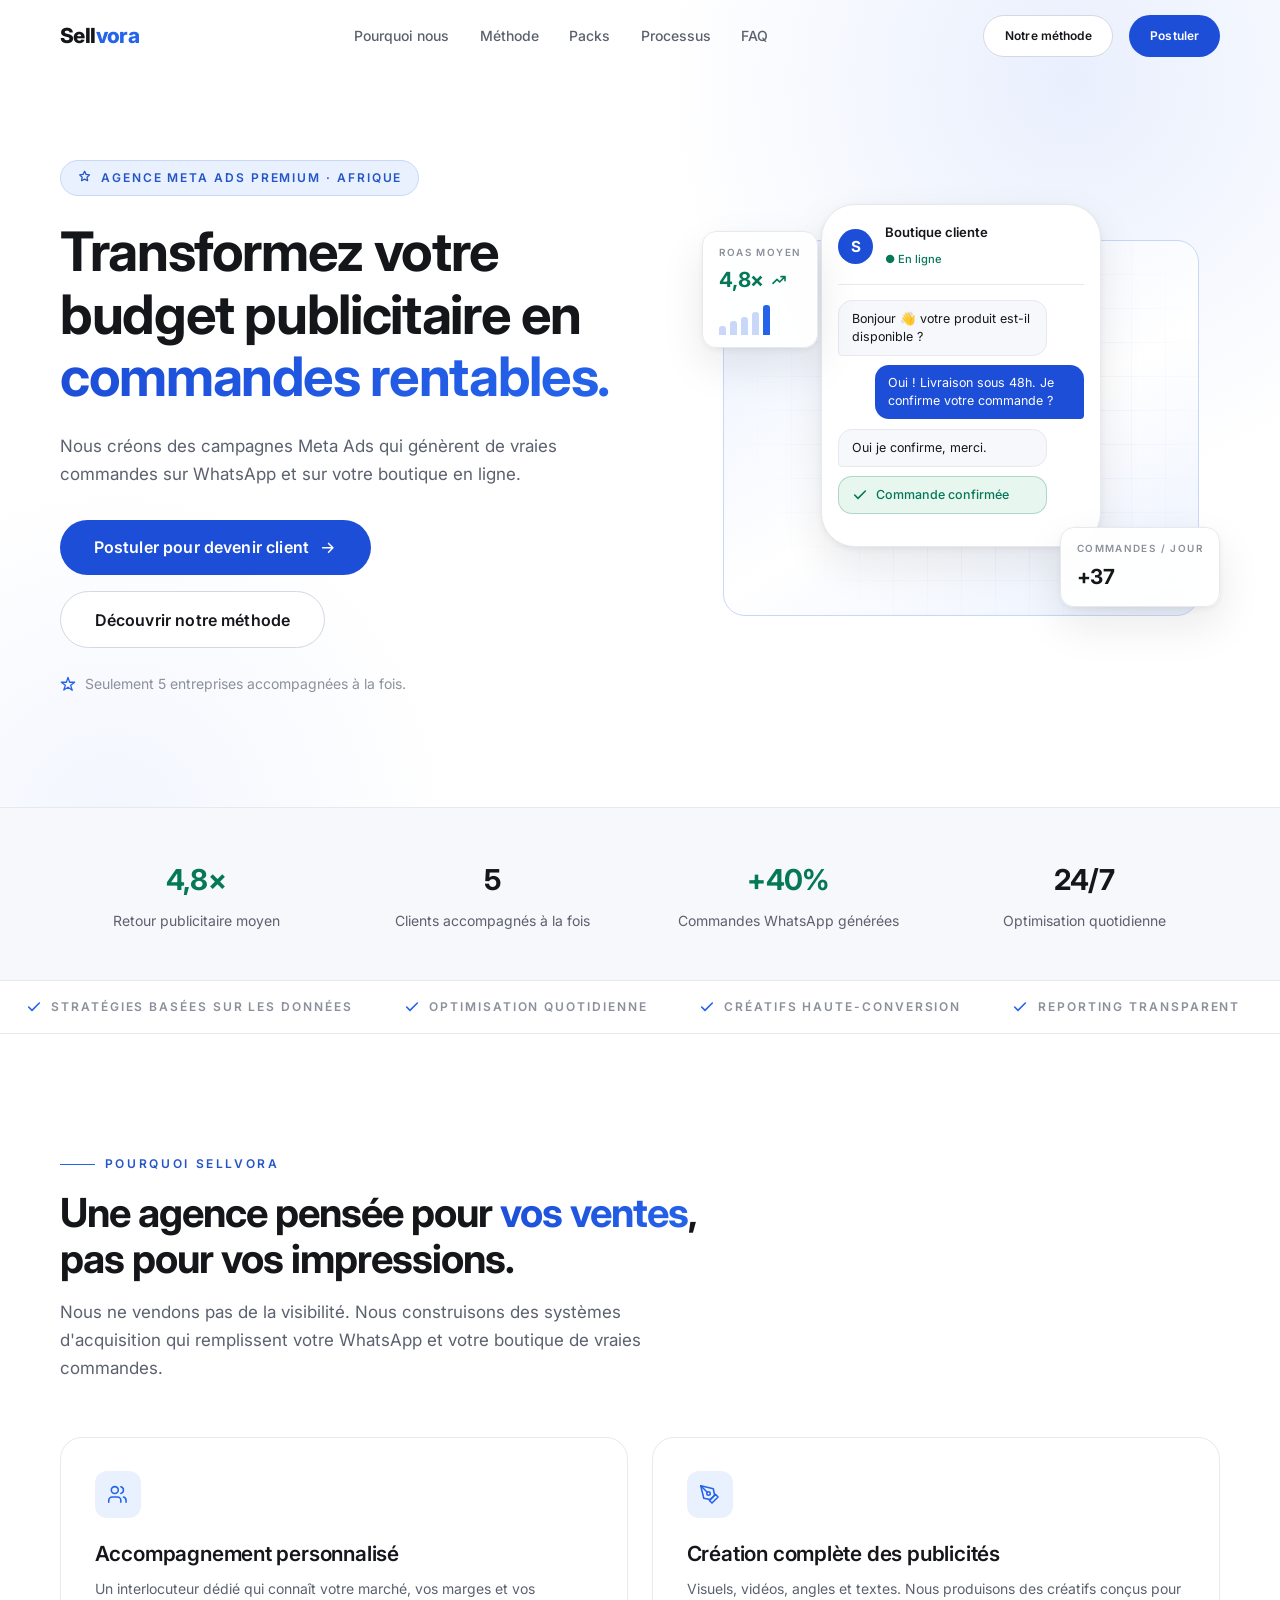
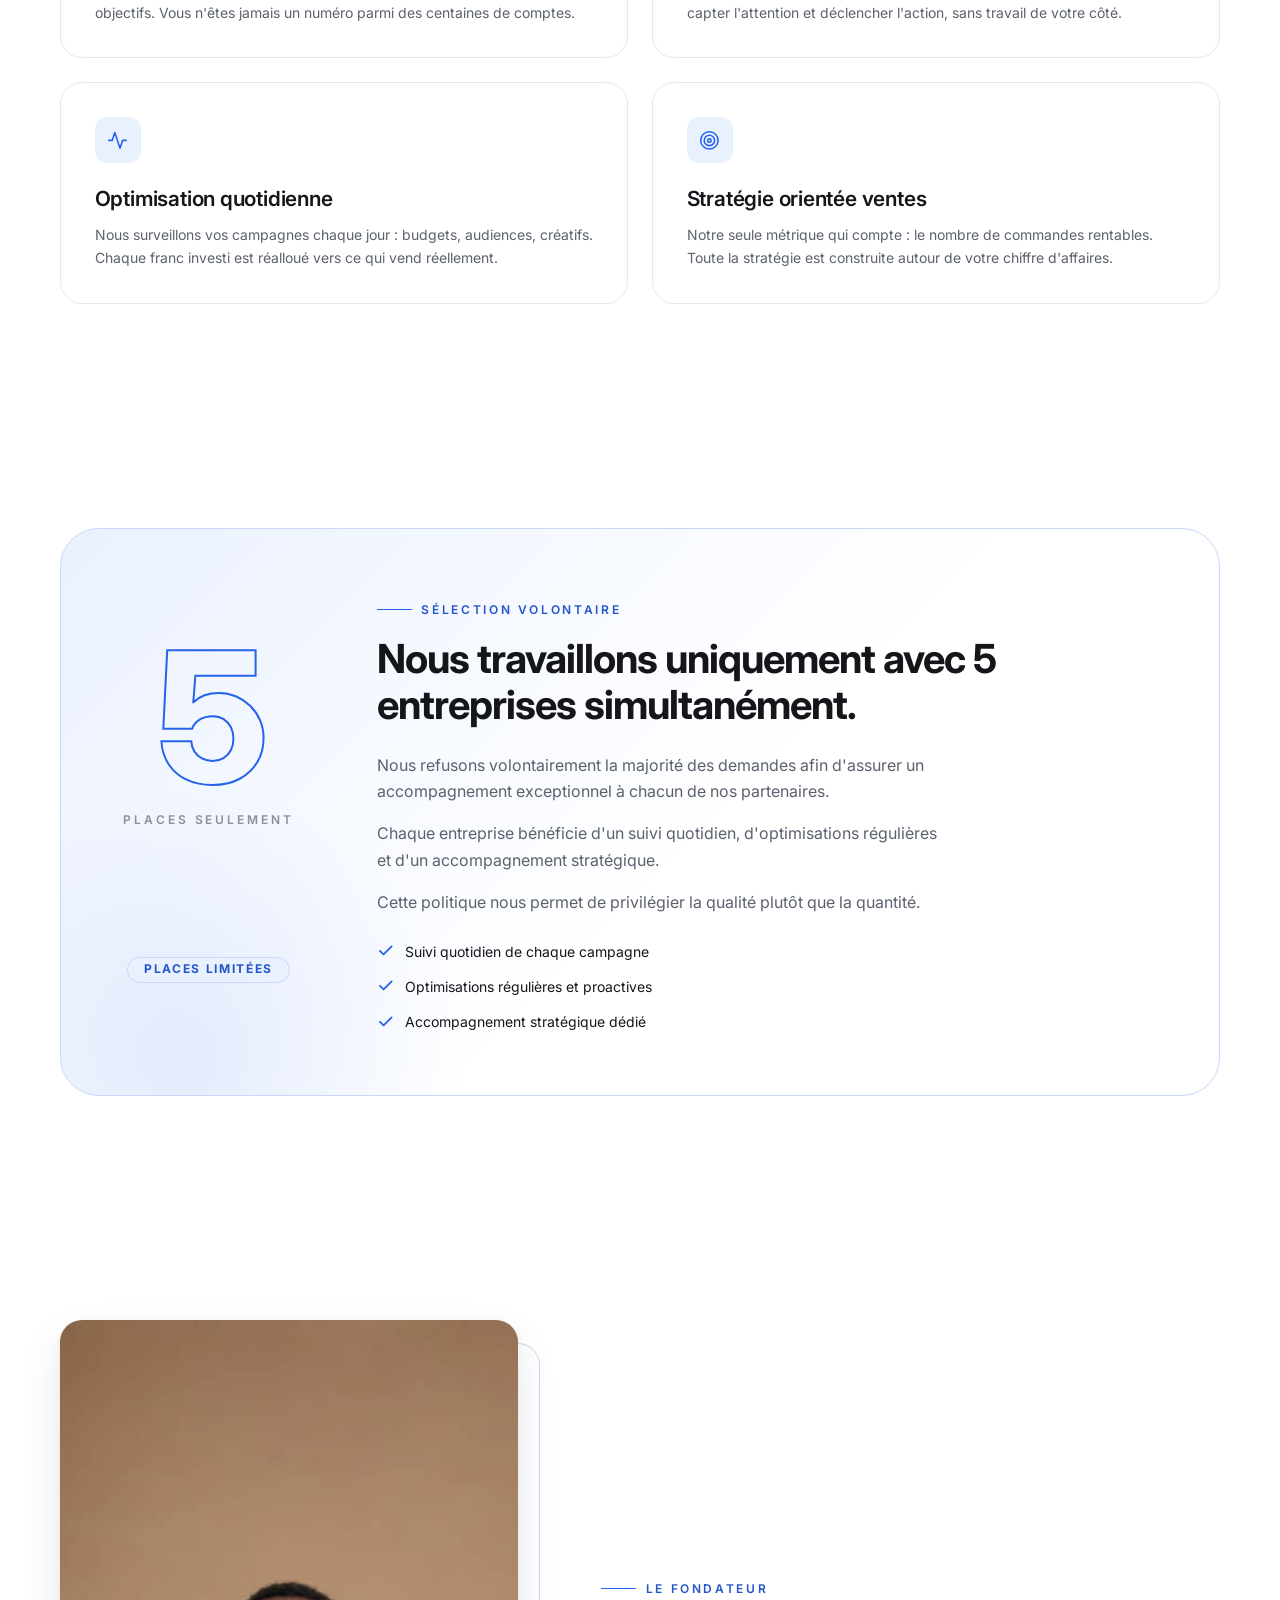
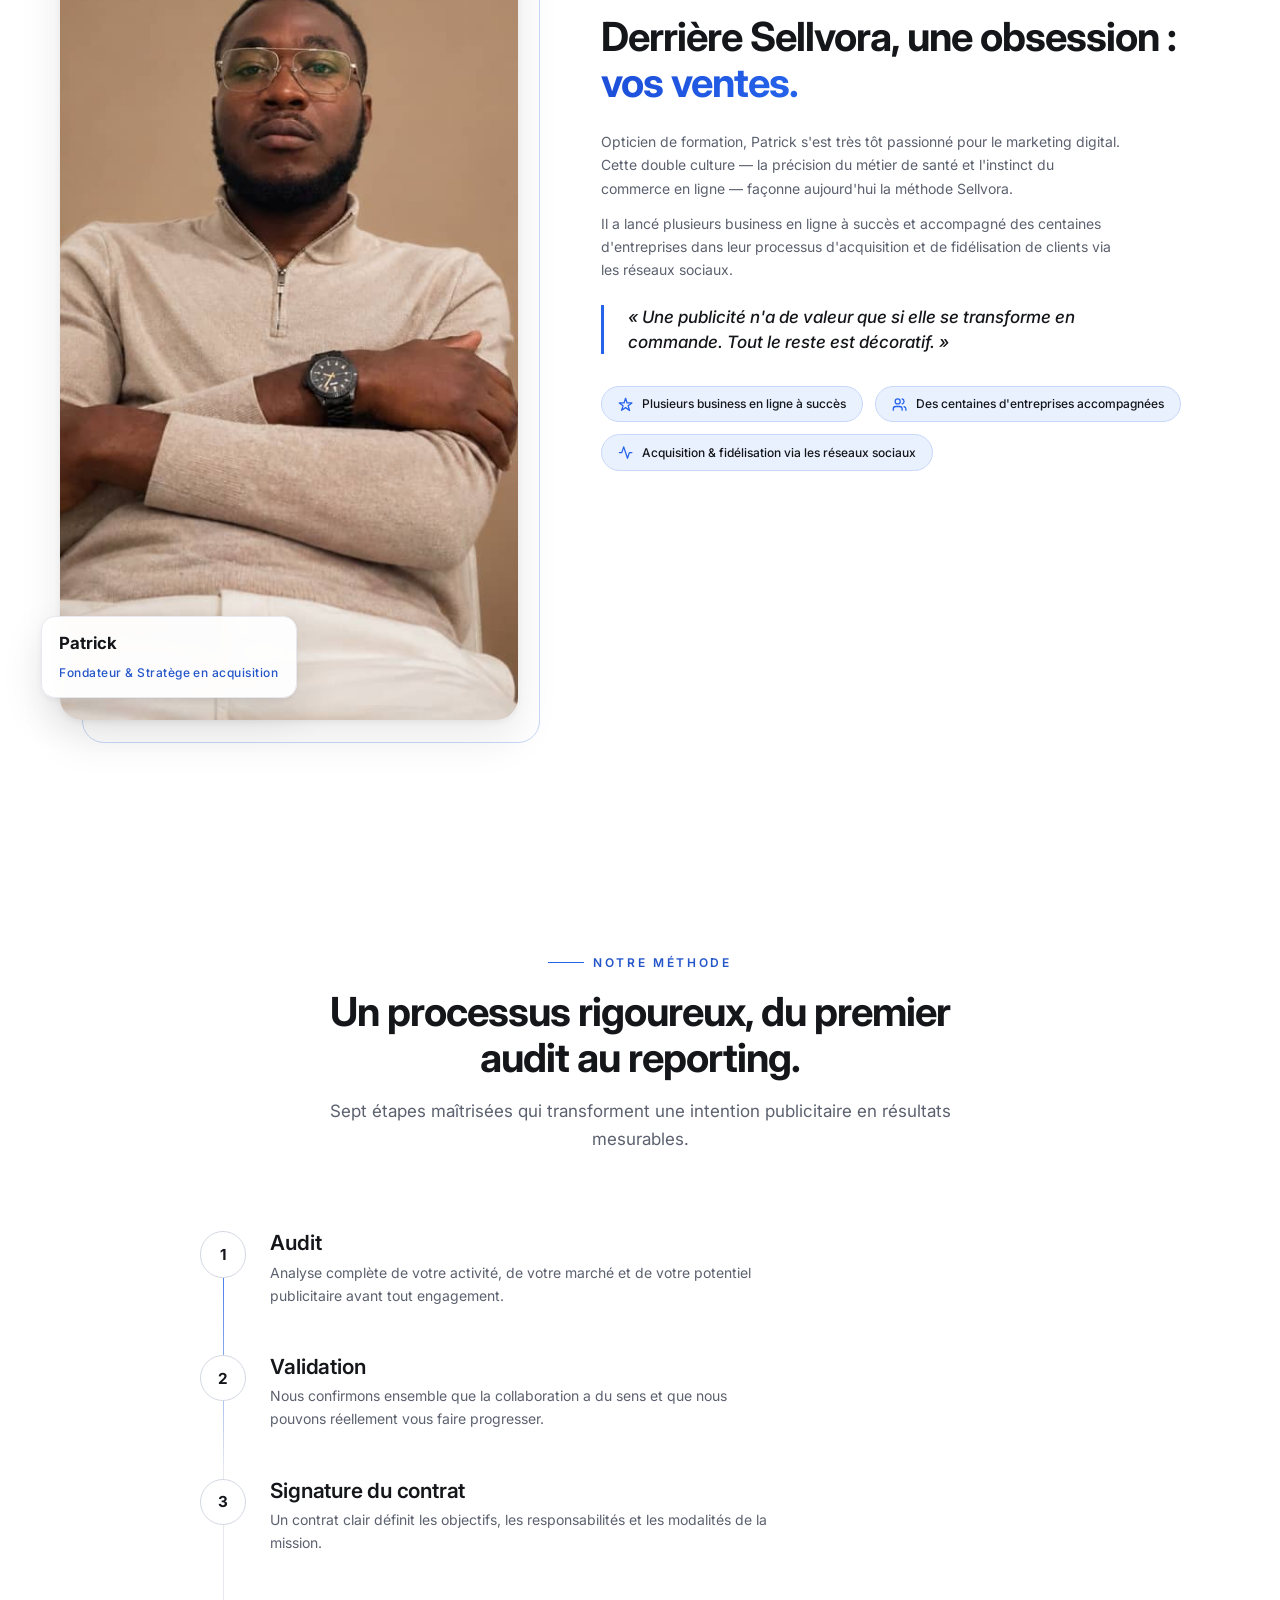
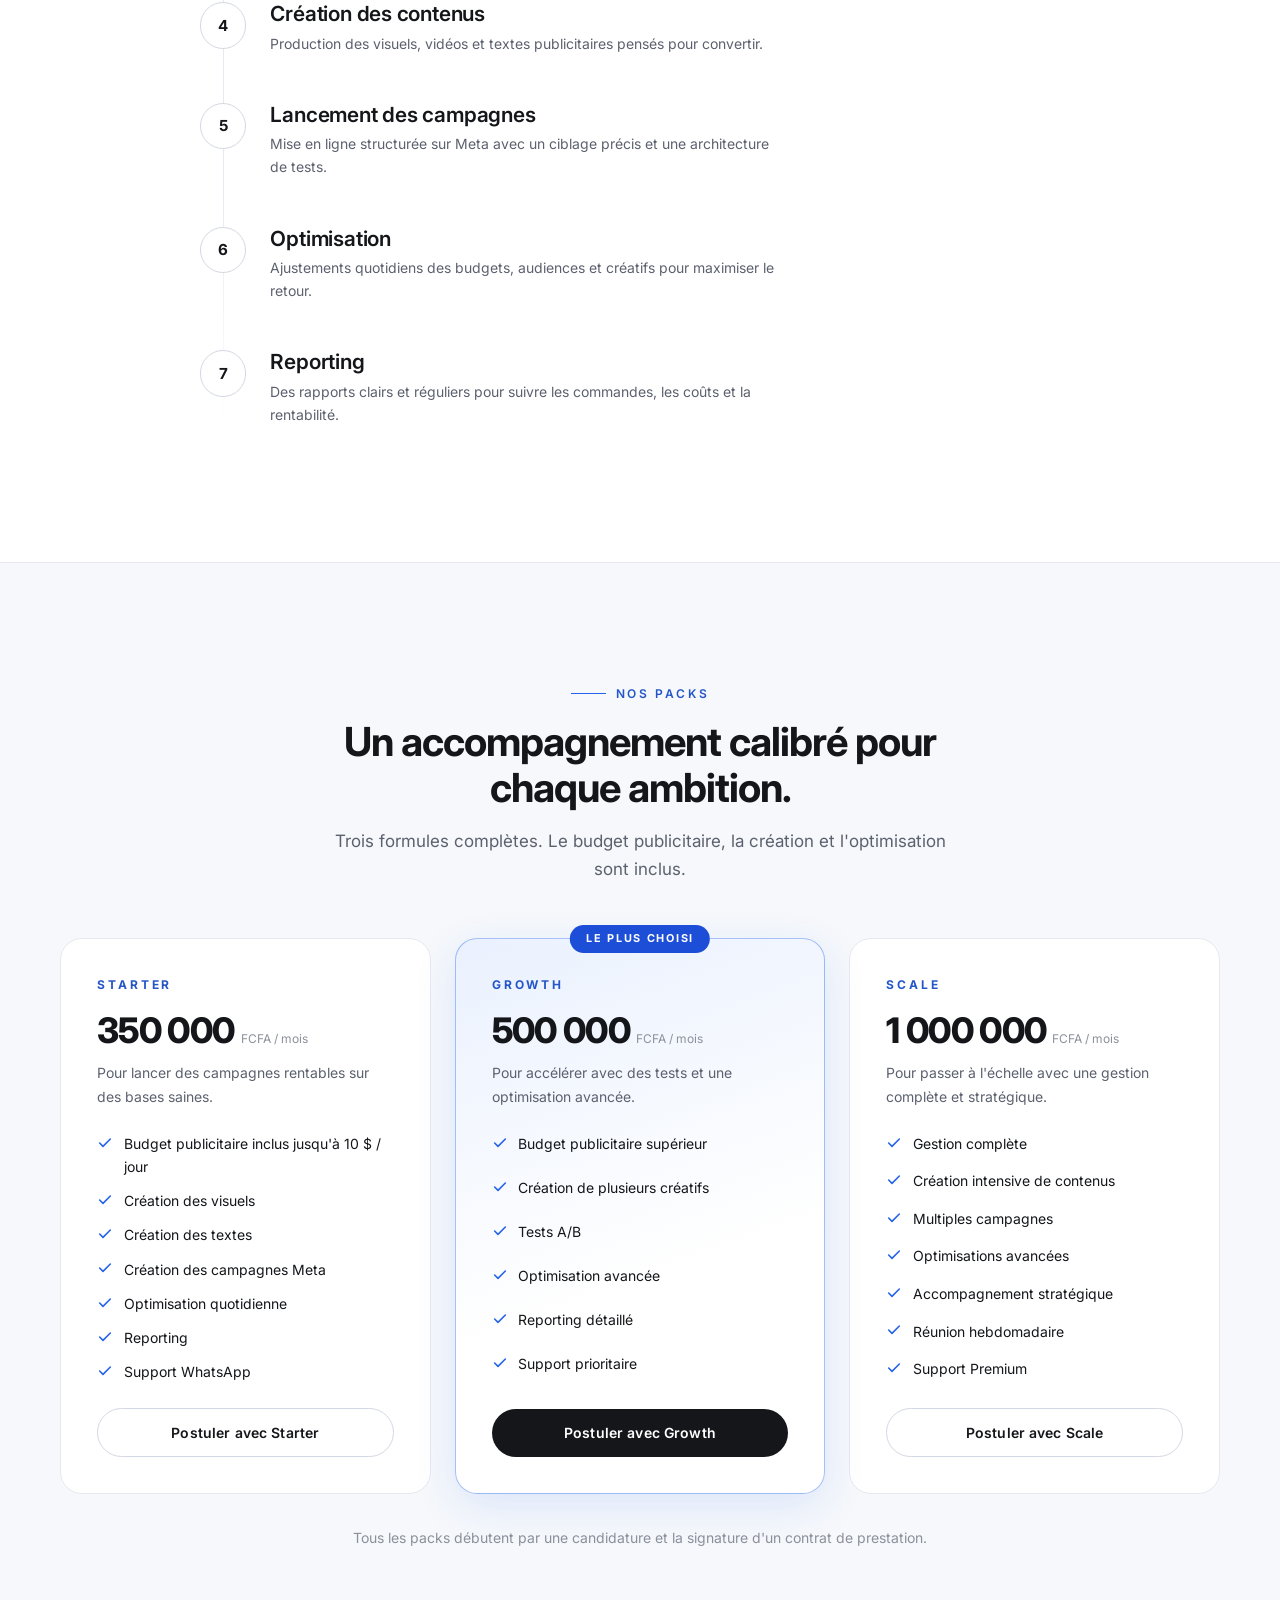
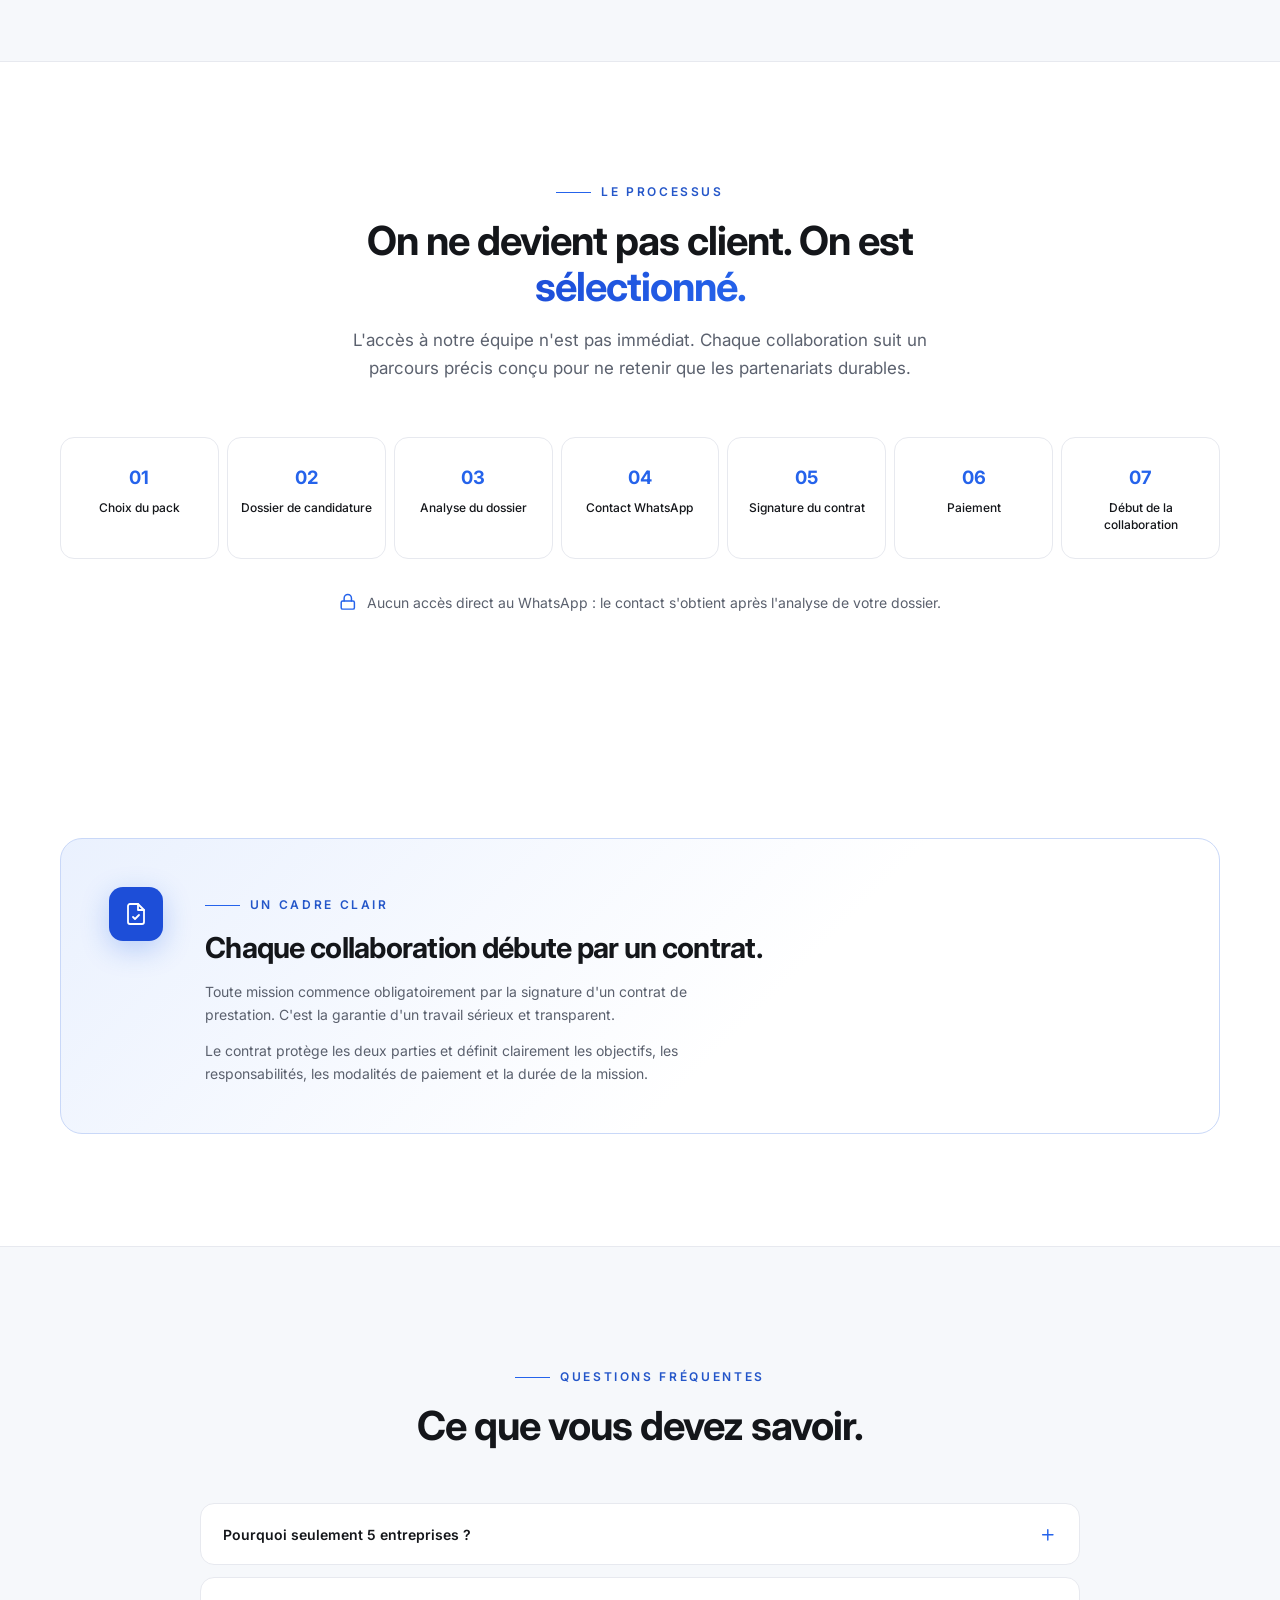
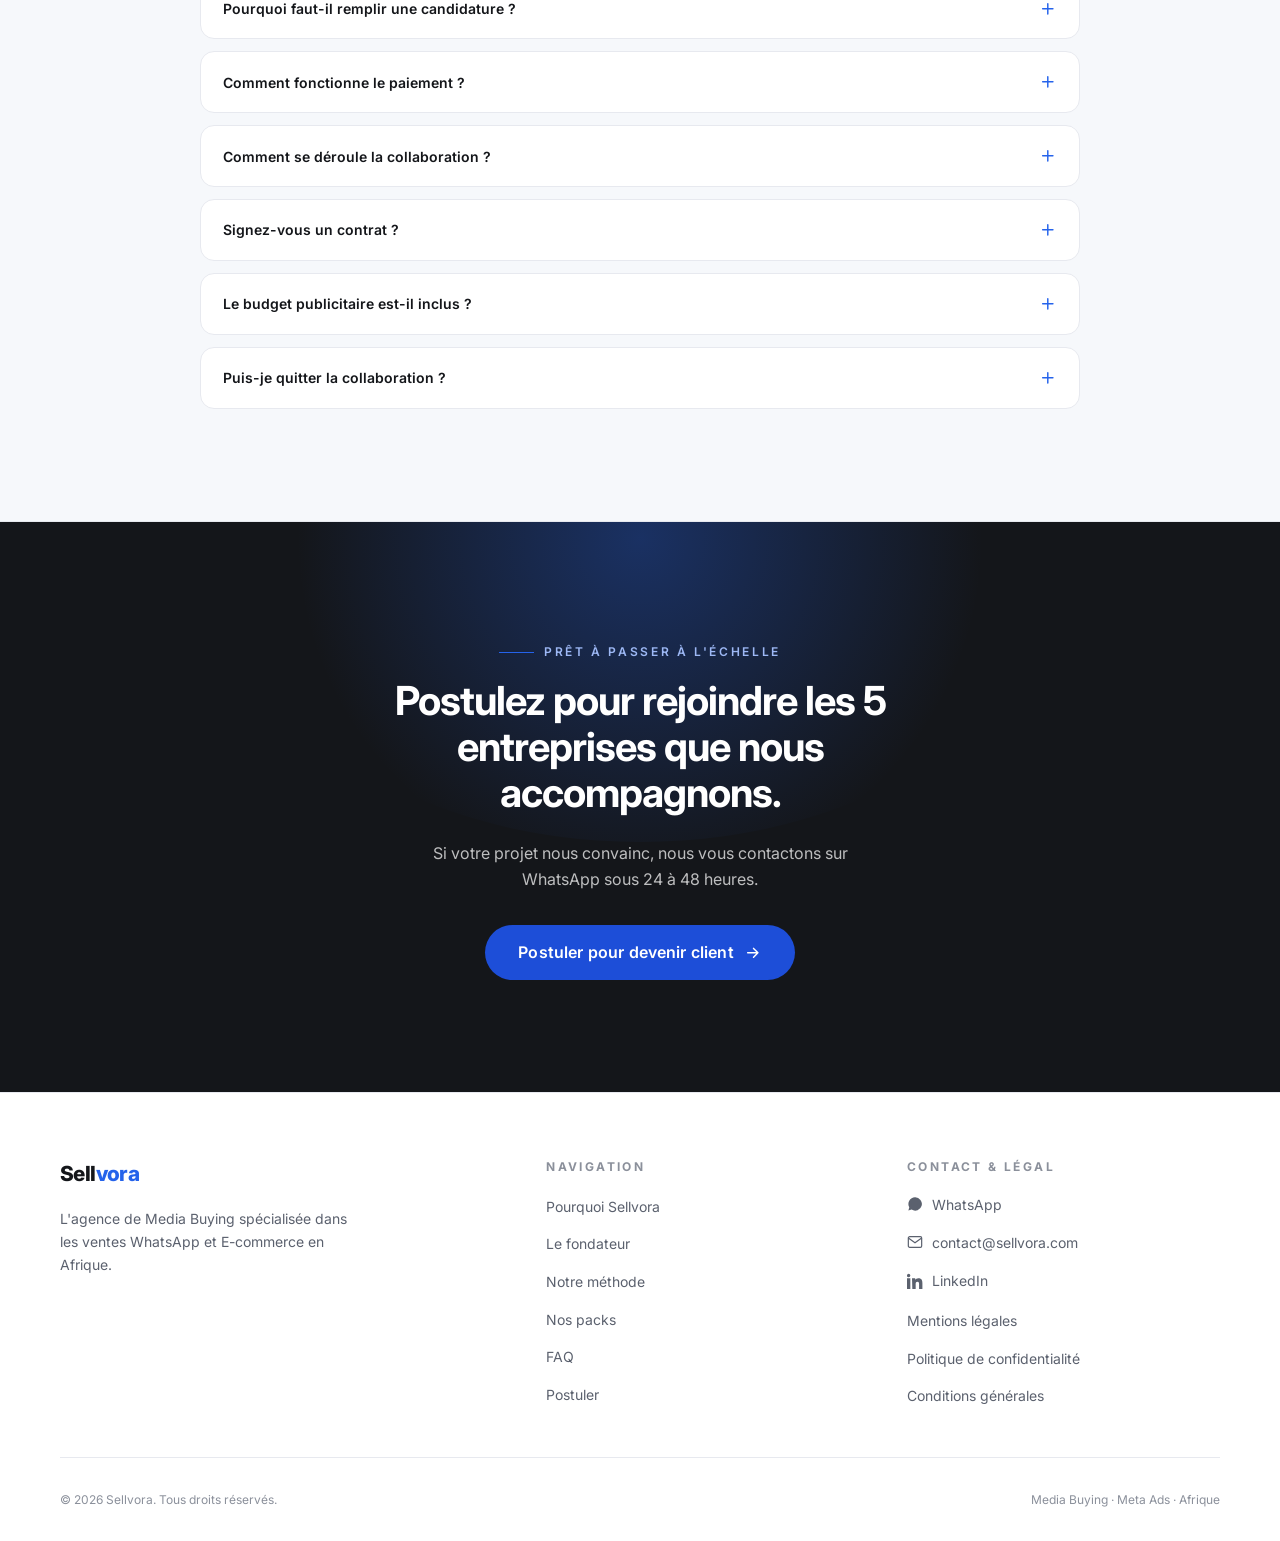
==== index.html @ 750e1c30 "feat: site Sellvora - agence Media Buying Meta Ads Landing page premium (theme clair, glassmorphism," ====
<!DOCTYPE html>
<html lang="fr">
<head>
  <meta charset="UTF-8" />
  <meta name="viewport" content="width=device-width, initial-scale=1" />
  <title>Sellvora — Agence de Media Buying Meta Ads en Afrique</title>
  <meta name="description" content="Sellvora est une agence premium de Media Buying spécialisée dans les ventes WhatsApp et e-commerce en Afrique. Nous transformons votre budget publicitaire en commandes rentables grâce aux campagnes Meta Ads." />
  <meta name="theme-color" content="#ffffff" />
  <link rel="canonical" href="https://sellvora.com/" />

  <!-- Open Graph -->
  <meta property="og:type" content="website" />
  <meta property="og:title" content="Sellvora — Agence de Media Buying premium en Afrique" />
  <meta property="og:description" content="Des campagnes Meta Ads qui génèrent de vraies commandes sur WhatsApp et votre boutique en ligne." />
  <meta property="og:locale" content="fr_FR" />

  <link rel="preconnect" href="https://fonts.googleapis.com" />
  <link rel="preconnect" href="https://fonts.gstatic.com" crossorigin />
  <link rel="stylesheet" href="https://fonts.googleapis.com/css2?family=Inter:wght@300;400;500;600;700;800&display=swap" />
  <link rel="stylesheet" href="css/styles.css" />

  <!-- SEO : données structurées -->
  <script type="application/ld+json">
  {
    "@context": "https://schema.org",
    "@type": "ProfessionalService",
    "name": "Sellvora",
    "description": "Agence de Media Buying spécialisée dans les ventes WhatsApp et e-commerce en Afrique grâce aux publicités Meta.",
    "areaServed": "Afrique",
    "priceRange": "350000 - 1000000 FCFA",
    "slogan": "L'agence de Media Buying spécialisée dans les ventes WhatsApp et E-commerce en Afrique."
  }
  </script>
</head>
<body>

  <!-- ============ NAVIGATION ============ -->
  <header class="nav" id="nav">
    <div class="container nav__inner">
      <a href="#top" class="nav__logo" aria-label="Sellvora — accueil">Sell<span>vora</span></a>

      <nav class="nav__links" id="navLinks" aria-label="Navigation principale">
        <a href="#pourquoi">Pourquoi nous</a>
        <a href="#methode">Méthode</a>
        <a href="#packs">Packs</a>
        <a href="#processus">Processus</a>
        <a href="#faq">FAQ</a>
      </nav>

      <div class="nav__cta">
        <a href="#methode" class="btn btn--ghost">Notre méthode</a>
        <a href="candidature.html" class="btn btn--primary">Postuler</a>
        <button class="nav__burger" id="burger" aria-label="Ouvrir le menu" aria-expanded="false" aria-controls="navLinks">
          <span></span><span></span><span></span>
        </button>
      </div>
    </div>
  </header>

  <main id="top">

    <!-- ============ HERO ============ -->
    <section class="hero">
      <div class="container hero__grid">
        <div class="hero__content">
          <span class="hero__badge reveal">
            <svg viewBox="0 0 24 24" fill="none" stroke="currentColor" stroke-width="2" stroke-linecap="round" stroke-linejoin="round"><path d="M12 2l2.4 4.9 5.4.8-3.9 3.8.9 5.4-4.8-2.5-4.8 2.5.9-5.4L4.2 7.7l5.4-.8z"/></svg>
            Agence Meta Ads Premium · Afrique
          </span>
          <h1 class="reveal" style="--reveal-delay:.05s">
            Transformez votre budget publicitaire en <span class="accent">commandes rentables.</span>
          </h1>
          <p class="hero__sub reveal" style="--reveal-delay:.12s">
            Nous créons des campagnes Meta Ads qui génèrent de vraies commandes sur WhatsApp et sur votre boutique en ligne.
          </p>
          <div class="hero__actions reveal" style="--reveal-delay:.18s">
            <a href="candidature.html" class="btn btn--primary btn--lg">
              Postuler pour devenir client
              <svg viewBox="0 0 24 24" fill="none" stroke="currentColor" stroke-width="2" stroke-linecap="round" stroke-linejoin="round"><path d="M5 12h14M13 6l6 6-6 6"/></svg>
            </a>
            <a href="#methode" class="btn btn--ghost btn--lg">Découvrir notre méthode</a>
          </div>
          <p class="hero__note reveal" style="--reveal-delay:.24s">
            <svg viewBox="0 0 24 24" fill="none" stroke="currentColor" stroke-width="2" stroke-linecap="round" stroke-linejoin="round"><path d="M12 2l2.4 7.4H22l-6 4.6 2.3 7.4-6.3-4.6L5.7 21 8 14 2 9.4h7.6z"/></svg>
            Seulement 5 entreprises accompagnées à la fois.
          </p>
        </div>

        <!-- Illustration premium -->
        <div class="hero__art reveal" style="--reveal-delay:.15s" aria-hidden="true">
          <div class="hero__art-bg"></div>
          <div class="hero__art-grid"></div>

          <div class="kpi kpi--roas">
            <div class="kpi__label">ROAS moyen</div>
            <div class="kpi__value stat-positive">
              4,8×
              <svg viewBox="0 0 24 24" fill="none" stroke="currentColor" stroke-width="2.4" stroke-linecap="round" stroke-linejoin="round"><path d="M3 17l6-6 4 4 8-8M15 7h6v6"/></svg>
            </div>
            <div class="kpi__bars"><i></i><i></i><i></i><i></i><i></i></div>
          </div>

          <div class="phone">
            <div class="phone__head">
              <div class="phone__avatar">S</div>
              <div class="phone__id">
                <strong>Boutique cliente</strong>
                <span>● En ligne</span>
              </div>
            </div>
            <div class="bubble bubble--in">Bonjour 👋 votre produit est-il disponible ?</div>
            <div class="bubble bubble--out">Oui ! Livraison sous 48h. Je confirme votre commande ?</div>
            <div class="bubble bubble--in">Oui je confirme, merci.</div>
            <div class="bubble bubble--confirm">
              <svg viewBox="0 0 24 24" fill="none" stroke="currentColor" stroke-width="2.4" stroke-linecap="round" stroke-linejoin="round"><path d="M20 6L9 17l-5-5"/></svg>
              Commande confirmée
            </div>
          </div>

          <div class="kpi kpi--orders">
            <div class="kpi__label">Commandes / jour</div>
            <div class="kpi__value">+37</div>
          </div>
        </div>
      </div>
    </section>

    <!-- ============ STATISTIQUES ============ -->
    <section class="stats">
      <div class="container">
        <div class="stats__grid">
          <div class="stat reveal">
            <div class="stat__value stat-positive">4,8×</div>
            <div class="stat__label">Retour publicitaire moyen</div>
          </div>
          <div class="stat reveal" style="--reveal-delay:.08s">
            <div class="stat__value">5</div>
            <div class="stat__label">Clients accompagnés à la fois</div>
          </div>
          <div class="stat reveal" style="--reveal-delay:.16s">
            <div class="stat__value stat-positive">+40%</div>
            <div class="stat__label">Commandes WhatsApp générées</div>
          </div>
          <div class="stat reveal" style="--reveal-delay:.24s">
            <div class="stat__value">24/7</div>
            <div class="stat__label">Optimisation quotidienne</div>
          </div>
        </div>
      </div>
    </section>

    <!-- ============ MARQUEE ============ -->
    <div class="marquee" aria-hidden="true">
      <div class="marquee__track">
        <div class="marquee__group">
          <span><svg viewBox="0 0 24 24" fill="none" stroke="currentColor" stroke-width="2.4" stroke-linecap="round" stroke-linejoin="round"><path d="M20 6L9 17l-5-5"/></svg> Stratégies basées sur les données</span>
          <span><svg viewBox="0 0 24 24" fill="none" stroke="currentColor" stroke-width="2.4" stroke-linecap="round" stroke-linejoin="round"><path d="M20 6L9 17l-5-5"/></svg> Optimisation quotidienne</span>
          <span><svg viewBox="0 0 24 24" fill="none" stroke="currentColor" stroke-width="2.4" stroke-linecap="round" stroke-linejoin="round"><path d="M20 6L9 17l-5-5"/></svg> Créatifs haute-conversion</span>
          <span><svg viewBox="0 0 24 24" fill="none" stroke="currentColor" stroke-width="2.4" stroke-linecap="round" stroke-linejoin="round"><path d="M20 6L9 17l-5-5"/></svg> Reporting transparent</span>
          <span><svg viewBox="0 0 24 24" fill="none" stroke="currentColor" stroke-width="2.4" stroke-linecap="round" stroke-linejoin="round"><path d="M20 6L9 17l-5-5"/></svg> Focus ROI</span>
        </div>
        <div class="marquee__group">
          <span><svg viewBox="0 0 24 24" fill="none" stroke="currentColor" stroke-width="2.4" stroke-linecap="round" stroke-linejoin="round"><path d="M20 6L9 17l-5-5"/></svg> Stratégies basées sur les données</span>
          <span><svg viewBox="0 0 24 24" fill="none" stroke="currentColor" stroke-width="2.4" stroke-linecap="round" stroke-linejoin="round"><path d="M20 6L9 17l-5-5"/></svg> Optimisation quotidienne</span>
          <span><svg viewBox="0 0 24 24" fill="none" stroke="currentColor" stroke-width="2.4" stroke-linecap="round" stroke-linejoin="round"><path d="M20 6L9 17l-5-5"/></svg> Créatifs haute-conversion</span>
          <span><svg viewBox="0 0 24 24" fill="none" stroke="currentColor" stroke-width="2.4" stroke-linecap="round" stroke-linejoin="round"><path d="M20 6L9 17l-5-5"/></svg> Reporting transparent</span>
          <span><svg viewBox="0 0 24 24" fill="none" stroke="currentColor" stroke-width="2.4" stroke-linecap="round" stroke-linejoin="round"><path d="M20 6L9 17l-5-5"/></svg> Focus ROI</span>
        </div>
      </div>
    </div>

    <!-- ============ POURQUOI SELLVORA ============ -->
    <section class="section" id="pourquoi">
      <div class="container">
        <div class="section-head reveal">
          <span class="eyebrow">Pourquoi Sellvora</span>
          <h2>Une agence pensée pour <span class="accent">vos ventes</span>, pas pour vos impressions.</h2>
          <p>Nous ne vendons pas de la visibilité. Nous construisons des systèmes d'acquisition qui remplissent votre WhatsApp et votre boutique de vraies commandes.</p>
        </div>

        <div class="features">
          <article class="feature reveal">
            <div class="feature__icon">
              <svg viewBox="0 0 24 24" fill="none" stroke="currentColor" stroke-width="1.8" stroke-linecap="round" stroke-linejoin="round"><path d="M16 21v-2a4 4 0 0 0-4-4H6a4 4 0 0 0-4 4v2"/><circle cx="9" cy="7" r="4"/><path d="M22 21v-2a4 4 0 0 0-3-3.87M16 3.13a4 4 0 0 1 0 7.75"/></svg>
            </div>
            <h3>Accompagnement personnalisé</h3>
            <p>Un interlocuteur dédié qui connaît votre marché, vos marges et vos objectifs. Vous n'êtes jamais un numéro parmi des centaines de comptes.</p>
          </article>

          <article class="feature reveal" style="--reveal-delay:.08s">
            <div class="feature__icon">
              <svg viewBox="0 0 24 24" fill="none" stroke="currentColor" stroke-width="1.8" stroke-linecap="round" stroke-linejoin="round"><path d="M12 19l7-7 3 3-7 7-3-3z"/><path d="M18 13l-1.5-7.5L2 2l3.5 14.5L13 18l5-5z"/><path d="M2 2l7.586 7.586"/><circle cx="11" cy="11" r="2"/></svg>
            </div>
            <h3>Création complète des publicités</h3>
            <p>Visuels, vidéos, angles et textes. Nous produisons des créatifs conçus pour capter l'attention et déclencher l'action, sans travail de votre côté.</p>
          </article>

          <article class="feature reveal" style="--reveal-delay:.16s">
            <div class="feature__icon">
              <svg viewBox="0 0 24 24" fill="none" stroke="currentColor" stroke-width="1.8" stroke-linecap="round" stroke-linejoin="round"><path d="M22 12h-4l-3 9L9 3l-3 9H2"/></svg>
            </div>
            <h3>Optimisation quotidienne</h3>
            <p>Nous surveillons vos campagnes chaque jour : budgets, audiences, créatifs. Chaque franc investi est réalloué vers ce qui vend réellement.</p>
          </article>

          <article class="feature reveal" style="--reveal-delay:.24s">
            <div class="feature__icon">
              <svg viewBox="0 0 24 24" fill="none" stroke="currentColor" stroke-width="1.8" stroke-linecap="round" stroke-linejoin="round"><circle cx="12" cy="12" r="10"/><circle cx="12" cy="12" r="6"/><circle cx="12" cy="12" r="2"/></svg>
            </div>
            <h3>Stratégie orientée ventes</h3>
            <p>Notre seule métrique qui compte : le nombre de commandes rentables. Toute la stratégie est construite autour de votre chiffre d'affaires.</p>
          </article>
        </div>
      </div>
    </section>

    <!-- ============ LIMITATION VOLONTAIRE ============ -->
    <section class="section exclusive">
      <div class="container">
        <div class="exclusive__panel">
        <div class="exclusive__grid">
          <div class="exclusive__number reveal">
            <span aria-hidden="true">5</span>
            <small>Places seulement</small>
            <span class="exclusive__availability">Places limitées</span>
          </div>
          <div class="reveal" style="--reveal-delay:.1s">
            <span class="eyebrow">Sélection volontaire</span>
            <h2>Nous travaillons uniquement avec 5 entreprises simultanément.</h2>
            <p>Nous refusons volontairement la majorité des demandes afin d'assurer un accompagnement exceptionnel à chacun de nos partenaires.</p>
            <p>Chaque entreprise bénéficie d'un suivi quotidien, d'optimisations régulières et d'un accompagnement stratégique.</p>
            <p>Cette politique nous permet de privilégier la qualité plutôt que la quantité.</p>
            <ul class="exclusive__points">
              <li><svg viewBox="0 0 24 24" fill="none" stroke="currentColor" stroke-width="2.4" stroke-linecap="round" stroke-linejoin="round"><path d="M20 6L9 17l-5-5"/></svg> Suivi quotidien de chaque campagne</li>
              <li><svg viewBox="0 0 24 24" fill="none" stroke="currentColor" stroke-width="2.4" stroke-linecap="round" stroke-linejoin="round"><path d="M20 6L9 17l-5-5"/></svg> Optimisations régulières et proactives</li>
              <li><svg viewBox="0 0 24 24" fill="none" stroke="currentColor" stroke-width="2.4" stroke-linecap="round" stroke-linejoin="round"><path d="M20 6L9 17l-5-5"/></svg> Accompagnement stratégique dédié</li>
            </ul>
          </div>
        </div>
        </div>
      </div>
    </section>

    <!-- ============ FONDATEUR ============ -->
    <section class="section" id="fondateur">
      <div class="container">
        <div class="founder__grid">
          <div class="founder__media reveal">
            <img src="images/fondateur.jpg" alt="Patrick, fondateur de Sellvora" width="800" height="1000" loading="lazy" />
            <div class="founder__badge">
              <strong>Patrick</strong>
              <span>Fondateur &amp; Stratège en acquisition</span>
            </div>
          </div>
          <div class="founder__body reveal" style="--reveal-delay:.1s">
            <span class="eyebrow">Le fondateur</span>
            <h2>Derrière Sellvora, une obsession : <span class="accent">vos ventes.</span></h2>
            <p>Opticien de formation, Patrick s'est très tôt passionné pour le marketing digital. Cette double culture — la précision du métier de santé et l'instinct du commerce en ligne — façonne aujourd'hui la méthode Sellvora.</p>
            <p>Il a lancé plusieurs business en ligne à succès et accompagné des centaines d'entreprises dans leur processus d'acquisition et de fidélisation de clients via les réseaux sociaux.</p>
            <blockquote class="founder__quote">« Une publicité n'a de valeur que si elle se transforme en commande. Tout le reste est décoratif. »</blockquote>
            <ul class="founder__marks">
              <li><svg viewBox="0 0 24 24" fill="none" stroke="currentColor" stroke-width="2" stroke-linecap="round" stroke-linejoin="round"><path d="M12 2l2.4 7.4H22l-6 4.6 2.3 7.4-6.3-4.6L5.7 21 8 14 2 9.4h7.6z"/></svg> Plusieurs business en ligne à succès</li>
              <li><svg viewBox="0 0 24 24" fill="none" stroke="currentColor" stroke-width="2" stroke-linecap="round" stroke-linejoin="round"><path d="M16 21v-2a4 4 0 0 0-4-4H6a4 4 0 0 0-4 4v2"/><circle cx="9" cy="7" r="4"/><path d="M22 21v-2a4 4 0 0 0-3-3.87M16 3.13a4 4 0 0 1 0 7.75"/></svg> Des centaines d'entreprises accompagnées</li>
              <li><svg viewBox="0 0 24 24" fill="none" stroke="currentColor" stroke-width="2" stroke-linecap="round" stroke-linejoin="round"><path d="M22 12h-4l-3 9L9 3l-3 9H2"/></svg> Acquisition &amp; fidélisation via les réseaux sociaux</li>
            </ul>
          </div>
        </div>
      </div>
    </section>

    <!-- ============ MÉTHODE (TIMELINE) ============ -->
    <section class="section" id="methode">
      <div class="container">
        <div class="section-head section-head--center reveal">
          <span class="eyebrow">Notre méthode</span>
          <h2>Un processus rigoureux, du premier audit au reporting.</h2>
          <p>Sept étapes maîtrisées qui transforment une intention publicitaire en résultats mesurables.</p>
        </div>

        <div class="container--narrow">
          <div class="timeline">
            <div class="tl-step reveal">
              <div class="tl-step__num">1</div>
              <div><h3>Audit</h3><p>Analyse complète de votre activité, de votre marché et de votre potentiel publicitaire avant tout engagement.</p></div>
            </div>
            <div class="tl-step reveal">
              <div class="tl-step__num">2</div>
              <div><h3>Validation</h3><p>Nous confirmons ensemble que la collaboration a du sens et que nous pouvons réellement vous faire progresser.</p></div>
            </div>
            <div class="tl-step reveal">
              <div class="tl-step__num">3</div>
              <div><h3>Signature du contrat</h3><p>Un contrat clair définit les objectifs, les responsabilités et les modalités de la mission.</p></div>
            </div>
            <div class="tl-step reveal">
              <div class="tl-step__num">4</div>
              <div><h3>Création des contenus</h3><p>Production des visuels, vidéos et textes publicitaires pensés pour convertir.</p></div>
            </div>
            <div class="tl-step reveal">
              <div class="tl-step__num">5</div>
              <div><h3>Lancement des campagnes</h3><p>Mise en ligne structurée sur Meta avec un ciblage précis et une architecture de tests.</p></div>
            </div>
            <div class="tl-step reveal">
              <div class="tl-step__num">6</div>
              <div><h3>Optimisation</h3><p>Ajustements quotidiens des budgets, audiences et créatifs pour maximiser le retour.</p></div>
            </div>
            <div class="tl-step reveal">
              <div class="tl-step__num">7</div>
              <div><h3>Reporting</h3><p>Des rapports clairs et réguliers pour suivre les commandes, les coûts et la rentabilité.</p></div>
            </div>
          </div>
        </div>
      </div>
    </section>

    <!-- ============ PACKS ============ -->
    <section class="section section--alt" id="packs">
      <div class="container">
        <div class="section-head section-head--center reveal">
          <span class="eyebrow">Nos packs</span>
          <h2>Un accompagnement calibré pour chaque ambition.</h2>
          <p>Trois formules complètes. Le budget publicitaire, la création et l'optimisation sont inclus.</p>
        </div>

        <div class="packs">
          <!-- STARTER -->
          <article class="pack reveal">
            <div class="pack__name">Starter</div>
            <div class="pack__price">350 000 <small>FCFA / mois</small></div>
            <p class="pack__desc">Pour lancer des campagnes rentables sur des bases saines.</p>
            <ul class="pack__list">
              <li><svg viewBox="0 0 24 24" fill="none" stroke="currentColor" stroke-width="2.4" stroke-linecap="round" stroke-linejoin="round"><path d="M20 6L9 17l-5-5"/></svg> Budget publicitaire inclus jusqu'à 10 $ / jour</li>
              <li><svg viewBox="0 0 24 24" fill="none" stroke="currentColor" stroke-width="2.4" stroke-linecap="round" stroke-linejoin="round"><path d="M20 6L9 17l-5-5"/></svg> Création des visuels</li>
              <li><svg viewBox="0 0 24 24" fill="none" stroke="currentColor" stroke-width="2.4" stroke-linecap="round" stroke-linejoin="round"><path d="M20 6L9 17l-5-5"/></svg> Création des textes</li>
              <li><svg viewBox="0 0 24 24" fill="none" stroke="currentColor" stroke-width="2.4" stroke-linecap="round" stroke-linejoin="round"><path d="M20 6L9 17l-5-5"/></svg> Création des campagnes Meta</li>
              <li><svg viewBox="0 0 24 24" fill="none" stroke="currentColor" stroke-width="2.4" stroke-linecap="round" stroke-linejoin="round"><path d="M20 6L9 17l-5-5"/></svg> Optimisation quotidienne</li>
              <li><svg viewBox="0 0 24 24" fill="none" stroke="currentColor" stroke-width="2.4" stroke-linecap="round" stroke-linejoin="round"><path d="M20 6L9 17l-5-5"/></svg> Reporting</li>
              <li><svg viewBox="0 0 24 24" fill="none" stroke="currentColor" stroke-width="2.4" stroke-linecap="round" stroke-linejoin="round"><path d="M20 6L9 17l-5-5"/></svg> Support WhatsApp</li>
            </ul>
            <a href="candidature.html?pack=starter" class="btn btn--ghost">Postuler avec Starter</a>
          </article>

          <!-- GROWTH -->
          <article class="pack pack--featured reveal" style="--reveal-delay:.08s">
            <div class="pack__badge">Le plus choisi</div>
            <div class="pack__name">Growth</div>
            <div class="pack__price">500 000 <small>FCFA / mois</small></div>
            <p class="pack__desc">Pour accélérer avec des tests et une optimisation avancée.</p>
            <ul class="pack__list">
              <li><svg viewBox="0 0 24 24" fill="none" stroke="currentColor" stroke-width="2.4" stroke-linecap="round" stroke-linejoin="round"><path d="M20 6L9 17l-5-5"/></svg> Budget publicitaire supérieur</li>
              <li><svg viewBox="0 0 24 24" fill="none" stroke="currentColor" stroke-width="2.4" stroke-linecap="round" stroke-linejoin="round"><path d="M20 6L9 17l-5-5"/></svg> Création de plusieurs créatifs</li>
              <li><svg viewBox="0 0 24 24" fill="none" stroke="currentColor" stroke-width="2.4" stroke-linecap="round" stroke-linejoin="round"><path d="M20 6L9 17l-5-5"/></svg> Tests A/B</li>
              <li><svg viewBox="0 0 24 24" fill="none" stroke="currentColor" stroke-width="2.4" stroke-linecap="round" stroke-linejoin="round"><path d="M20 6L9 17l-5-5"/></svg> Optimisation avancée</li>
              <li><svg viewBox="0 0 24 24" fill="none" stroke="currentColor" stroke-width="2.4" stroke-linecap="round" stroke-linejoin="round"><path d="M20 6L9 17l-5-5"/></svg> Reporting détaillé</li>
              <li><svg viewBox="0 0 24 24" fill="none" stroke="currentColor" stroke-width="2.4" stroke-linecap="round" stroke-linejoin="round"><path d="M20 6L9 17l-5-5"/></svg> Support prioritaire</li>
            </ul>
            <a href="candidature.html?pack=growth" class="btn btn--light">Postuler avec Growth</a>
          </article>

          <!-- SCALE -->
          <article class="pack reveal" style="--reveal-delay:.16s">
            <div class="pack__name">Scale</div>
            <div class="pack__price">1 000 000 <small>FCFA / mois</small></div>
            <p class="pack__desc">Pour passer à l'échelle avec une gestion complète et stratégique.</p>
            <ul class="pack__list">
              <li><svg viewBox="0 0 24 24" fill="none" stroke="currentColor" stroke-width="2.4" stroke-linecap="round" stroke-linejoin="round"><path d="M20 6L9 17l-5-5"/></svg> Gestion complète</li>
              <li><svg viewBox="0 0 24 24" fill="none" stroke="currentColor" stroke-width="2.4" stroke-linecap="round" stroke-linejoin="round"><path d="M20 6L9 17l-5-5"/></svg> Création intensive de contenus</li>
              <li><svg viewBox="0 0 24 24" fill="none" stroke="currentColor" stroke-width="2.4" stroke-linecap="round" stroke-linejoin="round"><path d="M20 6L9 17l-5-5"/></svg> Multiples campagnes</li>
              <li><svg viewBox="0 0 24 24" fill="none" stroke="currentColor" stroke-width="2.4" stroke-linecap="round" stroke-linejoin="round"><path d="M20 6L9 17l-5-5"/></svg> Optimisations avancées</li>
              <li><svg viewBox="0 0 24 24" fill="none" stroke="currentColor" stroke-width="2.4" stroke-linecap="round" stroke-linejoin="round"><path d="M20 6L9 17l-5-5"/></svg> Accompagnement stratégique</li>
              <li><svg viewBox="0 0 24 24" fill="none" stroke="currentColor" stroke-width="2.4" stroke-linecap="round" stroke-linejoin="round"><path d="M20 6L9 17l-5-5"/></svg> Réunion hebdomadaire</li>
              <li><svg viewBox="0 0 24 24" fill="none" stroke="currentColor" stroke-width="2.4" stroke-linecap="round" stroke-linejoin="round"><path d="M20 6L9 17l-5-5"/></svg> Support Premium</li>
            </ul>
            <a href="candidature.html?pack=scale" class="btn btn--ghost">Postuler avec Scale</a>
          </article>
        </div>
        <p class="packs__note reveal">Tous les packs débutent par une candidature et la signature d'un contrat de prestation.</p>
      </div>
    </section>

    <!-- ============ PROCESSUS ============ -->
    <section class="section" id="processus">
      <div class="container">
        <div class="section-head section-head--center reveal">
          <span class="eyebrow">Le processus</span>
          <h2>On ne devient pas client. On est <span class="accent">sélectionné.</span></h2>
          <p>L'accès à notre équipe n'est pas immédiat. Chaque collaboration suit un parcours précis conçu pour ne retenir que les partenariats durables.</p>
        </div>

        <div class="process__flow">
          <div class="process__step reveal"><span>Choix du pack</span></div>
          <div class="process__step reveal" style="--reveal-delay:.05s"><span>Dossier de candidature</span></div>
          <div class="process__step reveal" style="--reveal-delay:.1s"><span>Analyse du dossier</span></div>
          <div class="process__step reveal" style="--reveal-delay:.15s"><span>Contact WhatsApp</span></div>
          <div class="process__step reveal" style="--reveal-delay:.2s"><span>Signature du contrat</span></div>
          <div class="process__step reveal" style="--reveal-delay:.25s"><span>Paiement</span></div>
          <div class="process__step reveal" style="--reveal-delay:.3s"><span>Début de la collaboration</span></div>
        </div>

        <p class="process__lock reveal">
          <svg viewBox="0 0 24 24" fill="none" stroke="currentColor" stroke-width="2" stroke-linecap="round" stroke-linejoin="round"><rect x="3" y="11" width="18" height="11" rx="2"/><path d="M7 11V7a5 5 0 0 1 10 0v4"/></svg>
          Aucun accès direct au WhatsApp : le contact s'obtient après l'analyse de votre dossier.
        </p>
      </div>
    </section>

    <!-- ============ CONTRAT ============ -->
    <section class="section" id="contrat">
      <div class="container">
        <div class="contract__card reveal">
          <div class="contract__icon">
            <svg viewBox="0 0 24 24" fill="none" stroke="currentColor" stroke-width="1.8" stroke-linecap="round" stroke-linejoin="round"><path d="M14 2H6a2 2 0 0 0-2 2v16a2 2 0 0 0 2 2h12a2 2 0 0 0 2-2V8z"/><path d="M14 2v6h6M9 15l2 2 4-4"/></svg>
          </div>
          <div>
            <span class="eyebrow">Un cadre clair</span>
            <h2>Chaque collaboration débute par un contrat.</h2>
            <p>Toute mission commence obligatoirement par la signature d'un contrat de prestation. C'est la garantie d'un travail sérieux et transparent.</p>
            <p>Le contrat protège les deux parties et définit clairement les objectifs, les responsabilités, les modalités de paiement et la durée de la mission.</p>
          </div>
        </div>
      </div>
    </section>

    <!-- ============ FAQ ============ -->
    <section class="section section--alt" id="faq">
      <div class="container container--narrow">
        <div class="section-head section-head--center reveal">
          <span class="eyebrow">Questions fréquentes</span>
          <h2>Ce que vous devez savoir.</h2>
        </div>

        <div class="faq reveal">
          <div class="faq__item">
            <button class="faq__q" aria-expanded="false">
              Pourquoi seulement 5 entreprises ?
              <svg viewBox="0 0 24 24" fill="none" stroke="currentColor" stroke-width="2" stroke-linecap="round"><path d="M12 5v14M5 12h14"/></svg>
            </button>
            <div class="faq__a"><div><p>Un accompagnement quotidien de qualité demande du temps et de l'attention. En limitant volontairement le nombre de partenaires, nous garantissons à chacun un suivi réel plutôt qu'une gestion de masse.</p></div></div>
          </div>

          <div class="faq__item">
            <button class="faq__q" aria-expanded="false">
              Pourquoi faut-il remplir une candidature ?
              <svg viewBox="0 0 24 24" fill="none" stroke="currentColor" stroke-width="2" stroke-linecap="round"><path d="M12 5v14M5 12h14"/></svg>
            </button>
            <div class="faq__a"><div><p>La candidature nous permet de comprendre votre activité et d'évaluer si nous pouvons réellement vous apporter des résultats. Nous ne travaillons qu'avec des entreprises pour lesquelles nous sommes convaincus de créer de la valeur.</p></div></div>
          </div>

          <div class="faq__item">
            <button class="faq__q" aria-expanded="false">
              Comment fonctionne le paiement ?
              <svg viewBox="0 0 24 24" fill="none" stroke="currentColor" stroke-width="2" stroke-linecap="round"><path d="M12 5v14M5 12h14"/></svg>
            </button>
            <div class="faq__a"><div><p>Le paiement intervient après la validation de votre dossier et la signature du contrat. Le montant dépend du pack choisi et couvre la prestation ainsi que le budget publicitaire prévu.</p></div></div>
          </div>

          <div class="faq__item">
            <button class="faq__q" aria-expanded="false">
              Comment se déroule la collaboration ?
              <svg viewBox="0 0 24 24" fill="none" stroke="currentColor" stroke-width="2" stroke-linecap="round"><path d="M12 5v14M5 12h14"/></svg>
            </button>
            <div class="faq__a"><div><p>Après la signature, nous créons vos contenus, lançons vos campagnes puis les optimisons quotidiennement. Vous recevez des rapports réguliers et gardez un contact direct avec votre interlocuteur dédié.</p></div></div>
          </div>

          <div class="faq__item">
            <button class="faq__q" aria-expanded="false">
              Signez-vous un contrat ?
              <svg viewBox="0 0 24 24" fill="none" stroke="currentColor" stroke-width="2" stroke-linecap="round"><path d="M12 5v14M5 12h14"/></svg>
            </button>
            <div class="faq__a"><div><p>Oui. Chaque mission commence obligatoirement par un contrat de prestation qui protège les deux parties et fixe clairement les objectifs, les responsabilités et les modalités.</p></div></div>
          </div>

          <div class="faq__item">
            <button class="faq__q" aria-expanded="false">
              Le budget publicitaire est-il inclus ?
              <svg viewBox="0 0 24 24" fill="none" stroke="currentColor" stroke-width="2" stroke-linecap="round"><path d="M12 5v14M5 12h14"/></svg>
            </button>
            <div class="faq__a"><div><p>Oui, un budget publicitaire est inclus dans chaque pack. Le pack Starter comprend par exemple jusqu'à 10 $ par jour, et les packs supérieurs prévoient des budgets plus élevés.</p></div></div>
          </div>

          <div class="faq__item">
            <button class="faq__q" aria-expanded="false">
              Puis-je quitter la collaboration ?
              <svg viewBox="0 0 24 24" fill="none" stroke="currentColor" stroke-width="2" stroke-linecap="round"><path d="M12 5v14M5 12h14"/></svg>
            </button>
            <div class="faq__a"><div><p>Oui. Les conditions de fin de collaboration sont définies dans le contrat. Nous privilégions des relations durables, mais vous restez libre selon les modalités convenues ensemble.</p></div></div>
          </div>
        </div>
      </div>
    </section>

    <!-- ============ CTA FINALE ============ -->
    <section class="section cta-final">
      <div class="container">
        <span class="eyebrow reveal">Prêt à passer à l'échelle</span>
        <h2 class="reveal" style="--reveal-delay:.05s">Postulez pour rejoindre les 5 entreprises que nous accompagnons.</h2>
        <p class="reveal" style="--reveal-delay:.1s">Si votre projet nous convainc, nous vous contactons sur WhatsApp sous 24 à 48 heures.</p>
        <a href="candidature.html" class="btn btn--blue btn--lg reveal" style="--reveal-delay:.15s">
          Postuler pour devenir client
          <svg viewBox="0 0 24 24" fill="none" stroke="currentColor" stroke-width="2" stroke-linecap="round" stroke-linejoin="round"><path d="M5 12h14M13 6l6 6-6 6"/></svg>
        </a>
      </div>
    </section>
  </main>

  <!-- ============ FOOTER ============ -->
  <footer class="footer">
    <div class="container">
      <div class="footer__grid">
        <div class="footer__brand">
          <a href="#top" class="nav__logo">Sell<span>vora</span></a>
          <p>L'agence de Media Buying spécialisée dans les ventes WhatsApp et E-commerce en Afrique.</p>
        </div>
        <div>
          <h4>Navigation</h4>
          <ul>
            <li><a href="#pourquoi">Pourquoi Sellvora</a></li>
            <li><a href="#fondateur">Le fondateur</a></li>
            <li><a href="#methode">Notre méthode</a></li>
            <li><a href="#packs">Nos packs</a></li>
            <li><a href="#faq">FAQ</a></li>
            <li><a href="candidature.html">Postuler</a></li>
          </ul>
        </div>
        <div>
          <h4>Contact &amp; légal</h4>
          <ul>
            <li><a href="https://wa.me/00000000000" rel="noopener">
              <svg viewBox="0 0 24 24" fill="currentColor"><path d="M17.5 14.4c-.3-.2-1.7-.8-2-.9-.3-.1-.5-.2-.6.1-.2.3-.7.9-.8 1-.2.2-.3.2-.6 0-.3-.2-1.2-.4-2.3-1.4-.9-.8-1.4-1.7-1.6-2-.2-.3 0-.5.1-.6.1-.1.3-.3.4-.5.1-.2.2-.3.3-.5.1-.2 0-.4 0-.5-.1-.2-.6-1.5-.9-2-.2-.5-.4-.4-.6-.4h-.5c-.2 0-.5.1-.7.3-.2.3-.9.9-.9 2.2 0 1.3.9 2.5 1 2.7.1.2 1.8 2.8 4.4 3.9.6.3 1.1.4 1.5.5.6.2 1.2.2 1.6.1.5-.1 1.7-.7 1.9-1.3.2-.7.2-1.2.2-1.3-.1-.2-.3-.2-.6-.4zM12 2a10 10 0 0 0-8.6 15l-1.3 4.7 4.8-1.3A10 10 0 1 0 12 2z"/></svg>
              WhatsApp</a></li>
            <li><a href="mailto:contact@sellvora.com">
              <svg viewBox="0 0 24 24" fill="none" stroke="currentColor" stroke-width="1.8"><rect x="2" y="4" width="20" height="16" rx="2"/><path d="m22 6-10 7L2 6"/></svg>
              contact@sellvora.com</a></li>
            <li><a href="https://linkedin.com" rel="noopener">
              <svg viewBox="0 0 24 24" fill="currentColor"><path d="M4.98 3.5A2.5 2.5 0 1 1 0 3.5a2.5 2.5 0 0 1 4.98 0zM0 8h5v16H0zM7.5 8h4.8v2.2h.07c.67-1.2 2.3-2.5 4.73-2.5 5.06 0 6 3.3 6 7.6V24h-5v-7.1c0-1.7 0-3.9-2.4-3.9s-2.7 1.85-2.7 3.8V24h-5z"/></svg>
              LinkedIn</a></li>
            <li><a href="mentions-legales.html">Mentions légales</a></li>
            <li><a href="confidentialite.html">Politique de confidentialité</a></li>
            <li><a href="cgv.html">Conditions générales</a></li>
          </ul>
        </div>
      </div>
      <div class="footer__bottom">
        <span>© <span id="year">2026</span> Sellvora. Tous droits réservés.</span>
        <span>Media Buying · Meta Ads · Afrique</span>
      </div>
    </div>
  </footer>

  <script src="js/main.js" defer></script>
</body>
</html>
---- css/styles.css ----
/* ============================================================
   SELLVORA — Design System (Clair Premium / Glassmorphism)
   Palette : Blanc / Noir / Bleu — Vert réservé aux stats
   Typographie : Inter
   ============================================================ */

:root {
  /* Couleurs — thème clair */
  --ink: #14161a;               /* texte principal */
  --ink-soft: #5b616e;          /* texte secondaire */
  --ink-faint: #8b909b;         /* texte discret */
  --paper: #ffffff;             /* fond de page */
  --paper-soft: #f6f8fb;        /* fond de section alternée */
  --surface: #ffffff;
  --surface-hover: #f6f8fb;
  --blue: #2563eb;
  --blue-deep: #1d4ed8;
  --blue-soft: #eaf1fe;
  --blue-line: #2456c9;         /* accent bleu lisible sur fond clair */
  --blue-border: #c9d8f8;
  --green: #047857;             /* statistiques positives uniquement */
  --green-soft: #e8f6f0;
  --border: #e7e9ef;
  --border-strong: #d4d8e2;

  /* Typographie */
  --font-display: "Inter", "Segoe UI", sans-serif;
  --font-body: "Inter", "Segoe UI", sans-serif;

  /* Échelle fluide — réduite */
  --text-xs: 0.75rem;
  --text-sm: 0.875rem;
  --text-base: 1rem;
  --text-lg: 1.0625rem;
  --text-xl: clamp(1.1rem, 1rem + 0.4vw, 1.3rem);
  --text-2xl: clamp(1.35rem, 1.15rem + 0.9vw, 1.8rem);
  --text-3xl: clamp(1.7rem, 1.35rem + 1.6vw, 2.5rem);
  --text-hero: clamp(2rem, 1.5rem + 2.6vw, 3.4rem);

  /* Espacement */
  --space-1: 0.25rem;
  --space-2: 0.5rem;
  --space-3: 0.75rem;
  --space-4: 1rem;
  --space-6: 1.5rem;
  --space-8: 2rem;
  --space-12: 3rem;
  --space-16: 4rem;
  --space-24: 6rem;
  --section-y: clamp(4rem, 3rem + 5vw, 7.5rem);

  /* Divers */
  --radius: 14px;
  --radius-lg: 22px;
  --radius-pill: 999px;
  --shadow-sm: 0 1px 2px rgba(20, 22, 26, 0.05), 0 4px 14px rgba(20, 22, 26, 0.05);
  --shadow-md: 0 2px 6px rgba(20, 22, 26, 0.06), 0 18px 44px rgba(20, 22, 26, 0.09);
  --glow-blue: 0 8px 28px rgba(37, 99, 235, 0.28);
  --ease: cubic-bezier(0.22, 1, 0.36, 1);
  --dur: 0.55s;
}

/* ---------- Reset ---------- */
*, *::before, *::after { box-sizing: border-box; margin: 0; padding: 0; }
html { scroll-behavior: smooth; -webkit-text-size-adjust: 100%; }
body {
  font-family: var(--font-body);
  font-size: var(--text-base);
  font-weight: 400;
  line-height: 1.65;
  color: var(--ink);
  background: var(--paper);
  -webkit-font-smoothing: antialiased;
  overflow-x: hidden;
}
img, svg { display: block; max-width: 100%; }
a { color: inherit; text-decoration: none; }
button { font: inherit; cursor: pointer; background: none; border: none; color: inherit; }
ul, ol { list-style: none; }
:focus-visible { outline: 3px solid var(--blue); outline-offset: 3px; border-radius: 4px; }
::selection { background: var(--blue); color: #fff; }

h1, h2, h3 { font-family: var(--font-display); font-weight: 700; line-height: 1.15; letter-spacing: -0.025em; }
h1 { font-size: var(--text-hero); }
h2 { font-size: var(--text-3xl); }
h3 { font-size: var(--text-xl); font-weight: 600; letter-spacing: -0.01em; }

.container { width: min(1160px, 100% - 3rem); margin-inline: auto; }
.container--narrow { width: min(880px, 100% - 3rem); margin-inline: auto; }
.section { padding-block: var(--section-y); }

/* Carte — base réutilisée */
.glass, .feature, .pack, .faq__item, .process__step, .form-card, .kpi, .phone, .contract__card {
  background: var(--surface);
  border: 1px solid var(--border);
}

/* ---------- Utilitaires ---------- */
.eyebrow {
  display: inline-flex;
  align-items: center;
  gap: 0.6rem;
  font-size: var(--text-xs);
  font-weight: 600;
  letter-spacing: 0.22em;
  text-transform: uppercase;
  color: var(--blue-line);
  margin-bottom: var(--space-4);
}
.eyebrow::before {
  content: "";
  width: 2.2rem;
  height: 1px;
  background: var(--blue);
}
.section-head { max-width: 640px; margin-bottom: clamp(2.2rem, 1.8rem + 2vw, 3.5rem); }
.section-head p { margin-top: var(--space-4); color: var(--ink-soft); font-size: var(--text-lg); }
.section-head--center { margin-inline: auto; text-align: center; }
.section-head--center .eyebrow { justify-content: center; }
.accent {
  color: transparent;
  background: linear-gradient(120deg, var(--blue-deep), var(--blue));
  -webkit-background-clip: text;
  background-clip: text;
}
.stat-positive { color: var(--green); }

/* ---------- Boutons ---------- */
.btn {
  display: inline-flex;
  align-items: center;
  justify-content: center;
  gap: 0.65rem;
  min-height: 3rem;
  padding: 0.75rem 1.7rem;
  border-radius: var(--radius-pill);
  font-weight: 600;
  font-size: var(--text-sm);
  letter-spacing: 0.01em;
  transition: transform 0.25s var(--ease), box-shadow 0.25s var(--ease),
    background-color 0.25s var(--ease), color 0.25s var(--ease), border-color 0.25s var(--ease);
  cursor: pointer;
  white-space: nowrap;
}
.btn svg { width: 1.1em; height: 1.1em; transition: transform 0.25s var(--ease); }
.btn:hover svg { transform: translateX(3px); }
.btn:active { transform: scale(0.97); }

.btn--primary { background: var(--blue-deep); color: #fff; }
.btn--primary:hover { background: var(--blue); box-shadow: var(--glow-blue); transform: translateY(-2px); }

.btn--blue { background: var(--blue-deep); color: #fff; }
.btn--blue:hover { background: var(--blue); box-shadow: var(--glow-blue); transform: translateY(-2px); }

.btn--ghost { background: var(--surface); color: var(--ink); border: 1px solid var(--border-strong); }
.btn--ghost:hover { border-color: var(--ink); transform: translateY(-2px); }

.btn--light { background: var(--ink); color: #fff; }
.btn--light:hover { background: var(--blue-deep); box-shadow: var(--glow-blue); transform: translateY(-2px); }

.btn--lg { min-height: 3.35rem; padding: 0.9rem 2.1rem; font-size: var(--text-base); }

/* ---------- Navigation ---------- */
.nav {
  position: fixed;
  inset-inline: 0;
  top: 0;
  z-index: 100;
  transition: background-color 0.3s var(--ease), box-shadow 0.3s var(--ease),
    backdrop-filter 0.3s var(--ease);
}
.nav.is-scrolled {
  background: rgba(255, 255, 255, 0.85);
  backdrop-filter: blur(16px);
  -webkit-backdrop-filter: blur(16px);
  box-shadow: 0 1px 0 var(--border);
}
.nav__inner {
  display: flex;
  align-items: center;
  justify-content: space-between;
  gap: var(--space-6);
  min-height: 4.5rem;
}
.nav__logo {
  font-family: var(--font-display);
  font-size: 1.3rem;
  font-weight: 800;
  letter-spacing: -0.03em;
}
.nav__logo span { color: var(--blue); }
.nav__links { display: flex; align-items: center; gap: clamp(1rem, 2vw, 2.2rem); }
.nav__links a {
  font-size: var(--text-sm);
  font-weight: 500;
  color: var(--ink-soft);
  padding: 0.5rem 0.15rem;
  position: relative;
  transition: color 0.2s var(--ease);
}
.nav__links a::after {
  content: "";
  position: absolute;
  left: 0;
  bottom: 0.2rem;
  width: 100%;
  height: 1.5px;
  background: var(--blue);
  transform: scaleX(0);
  transform-origin: right;
  transition: transform 0.3s var(--ease);
}
.nav__links a:hover { color: var(--ink); }
.nav__links a:hover::after { transform: scaleX(1); transform-origin: left; }
.nav__cta { display: flex; align-items: center; gap: var(--space-4); }
.nav__cta .btn { min-height: 2.6rem; padding: 0.55rem 1.3rem; font-size: var(--text-xs); }

.nav__burger {
  display: none;
  flex-direction: column;
  gap: 5px;
  padding: 0.7rem;
  border-radius: 8px;
}
.nav__burger span {
  width: 22px;
  height: 2px;
  background: var(--ink);
  transition: transform 0.3s var(--ease), opacity 0.2s;
}
.nav__burger[aria-expanded="true"] span:nth-child(1) { transform: translateY(7px) rotate(45deg); }
.nav__burger[aria-expanded="true"] span:nth-child(2) { opacity: 0; }
.nav__burger[aria-expanded="true"] span:nth-child(3) { transform: translateY(-7px) rotate(-45deg); }

/* ---------- Hero ---------- */
.hero {
  position: relative;
  padding-top: clamp(7.5rem, 6rem + 5vw, 10rem);
  padding-bottom: var(--section-y);
  overflow: hidden;
}
.hero::before {
  content: "";
  position: absolute;
  top: -24rem;
  right: -16rem;
  width: 58rem;
  height: 58rem;
  border-radius: 50%;
  background: radial-gradient(circle, rgba(37, 99, 235, 0.1), transparent 62%);
  pointer-events: none;
}
.hero::after {
  content: "";
  position: absolute;
  bottom: -26rem;
  left: -18rem;
  width: 50rem;
  height: 50rem;
  border-radius: 50%;
  background: radial-gradient(circle, rgba(37, 99, 235, 0.06), transparent 60%);
  pointer-events: none;
}
.hero__grid {
  position: relative;
  z-index: 1;
  display: grid;
  grid-template-columns: 1.05fr 0.95fr;
  align-items: center;
  gap: clamp(2.5rem, 2rem + 3vw, 5rem);
}
.hero h1 { margin-bottom: var(--space-6); }
.hero__sub {
  font-size: var(--text-lg);
  font-weight: 400;
  color: var(--ink-soft);
  max-width: 34rem;
  margin-bottom: var(--space-8);
}
.hero__actions { display: flex; flex-wrap: wrap; gap: var(--space-4); margin-bottom: var(--space-6); }
.hero__note {
  display: flex;
  align-items: center;
  gap: 0.55rem;
  font-size: var(--text-sm);
  color: var(--ink-faint);
}
.hero__note svg { width: 1rem; height: 1rem; color: var(--blue); flex-shrink: 0; }

/* Badge d'introduction hero */
.hero__badge {
  display: inline-flex;
  align-items: center;
  gap: 0.55rem;
  padding: 0.45rem 1rem;
  border-radius: var(--radius-pill);
  background: var(--blue-soft);
  border: 1px solid var(--blue-border);
  font-size: var(--text-xs);
  font-weight: 600;
  letter-spacing: 0.16em;
  text-transform: uppercase;
  color: var(--blue-line);
  margin-bottom: var(--space-6);
}
.hero__badge svg { width: 0.95rem; height: 0.95rem; }

/* Illustration hero — composition UI */
.hero__art { position: relative; min-height: 28rem; }
.hero__art-bg {
  position: absolute;
  inset: 8% 4%;
  border-radius: var(--radius-lg);
  background: linear-gradient(150deg, var(--blue-soft), #ffffff 55%, var(--blue-soft));
  border: 1px solid var(--blue-border);
}
.hero__art-grid {
  position: absolute;
  inset: 8% 4%;
  border-radius: var(--radius-lg);
  background-image: linear-gradient(rgba(37, 99, 235, 0.06) 1px, transparent 1px),
    linear-gradient(90deg, rgba(37, 99, 235, 0.06) 1px, transparent 1px);
  background-size: 34px 34px;
  mask-image: radial-gradient(circle at 55% 45%, #000 30%, transparent 75%);
  -webkit-mask-image: radial-gradient(circle at 55% 45%, #000 30%, transparent 75%);
}

.phone {
  position: relative;
  width: min(280px, 78%);
  margin-inline: auto;
  border-radius: 34px;
  box-shadow: var(--shadow-md);
  padding: 1.1rem 1rem 1.4rem;
  z-index: 2;
}
.phone__head {
  display: flex;
  align-items: center;
  gap: 0.7rem;
  padding-bottom: 0.85rem;
  border-bottom: 1px solid var(--border);
  margin-bottom: 0.95rem;
}
.phone__avatar {
  width: 2.2rem;
  height: 2.2rem;
  border-radius: 50%;
  background: var(--blue-deep);
  color: #fff;
  display: grid;
  place-items: center;
  font-family: var(--font-display);
  font-weight: 700;
  font-size: 0.95rem;
}
.phone__id strong { display: block; font-size: 0.82rem; font-weight: 600; }
.phone__id span { font-size: 0.7rem; color: var(--green); font-weight: 500; }
.bubble {
  max-width: 85%;
  padding: 0.55rem 0.8rem;
  border-radius: 14px;
  font-size: 0.78rem;
  line-height: 1.45;
  margin-bottom: 0.6rem;
}
.bubble--in { background: var(--paper-soft); border: 1px solid var(--border); border-bottom-left-radius: 4px; }
.bubble--out {
  background: var(--blue-deep);
  color: #fff;
  margin-left: auto;
  border-bottom-right-radius: 4px;
}
.bubble--confirm {
  display: flex;
  align-items: center;
  gap: 0.5rem;
  background: var(--green-soft);
  border: 1px solid rgba(4, 120, 87, 0.25);
  color: var(--green);
  font-weight: 500;
}
.bubble--confirm svg { width: 1rem; height: 1rem; flex-shrink: 0; }

.kpi {
  position: absolute;
  z-index: 3;
  background: rgba(255, 255, 255, 0.92);
  backdrop-filter: blur(12px);
  -webkit-backdrop-filter: blur(12px);
  border-radius: var(--radius);
  box-shadow: var(--shadow-md);
  padding: 0.75rem 1rem;
  animation: float 7s ease-in-out infinite;
}
.kpi__label {
  font-size: 0.62rem;
  font-weight: 600;
  letter-spacing: 0.14em;
  text-transform: uppercase;
  color: var(--ink-faint);
  margin-bottom: 0.2rem;
}
.kpi__value {
  display: flex;
  align-items: center;
  gap: 0.45rem;
  font-family: var(--font-display);
  font-size: 1.3rem;
  font-weight: 700;
  letter-spacing: -0.02em;
}
.kpi__value svg { width: 1rem; height: 1rem; }
.kpi--roas { top: 6%; left: 0; animation-delay: 0.6s; }
.kpi--orders { bottom: 10%; right: 0; animation-delay: 1.8s; }
.kpi__bars { display: flex; align-items: flex-end; gap: 4px; height: 1.9rem; margin-top: 0.45rem; }
.kpi__bars i { width: 7px; border-radius: 3px 3px 0 0; background: var(--blue-border); }
.kpi__bars i:nth-child(2) { height: 45%; }
.kpi__bars i:nth-child(1) { height: 30%; }
.kpi__bars i:nth-child(3) { height: 60%; }
.kpi__bars i:nth-child(4) { height: 75%; }
.kpi__bars i:nth-child(5) { height: 100%; background: var(--blue); }

@keyframes float {
  0%, 100% { transform: translateY(0); }
  50% { transform: translateY(-12px); }
}

/* Bandeau statistiques */
.stats {
  border-block: 1px solid var(--border);
  background: var(--paper-soft);
}
.stats__grid {
  display: grid;
  grid-template-columns: repeat(4, 1fr);
  gap: var(--space-6);
  padding-block: var(--space-12);
}
.stat { text-align: center; }
.stat__value {
  font-family: var(--font-display);
  font-size: var(--text-2xl);
  font-weight: 700;
  letter-spacing: -0.02em;
  margin-bottom: 0.3rem;
}
.stat__label { font-size: var(--text-sm); color: var(--ink-soft); }

/* ---------- Marquee (bandeau défilant) ---------- */
.marquee {
  overflow: hidden;
  border-bottom: 1px solid var(--border);
  background: var(--paper);
  padding-block: var(--space-4);
}
.marquee__track {
  display: flex;
  width: max-content;
  animation: marquee 32s linear infinite;
}
.marquee__group {
  display: flex;
  align-items: center;
  gap: clamp(2.5rem, 4vw, 5rem);
  padding-inline: clamp(1.25rem, 2vw, 2.5rem);
  flex-shrink: 0;
}
.marquee__group span {
  display: inline-flex;
  align-items: center;
  gap: 0.6rem;
  font-size: var(--text-xs);
  font-weight: 600;
  letter-spacing: 0.16em;
  text-transform: uppercase;
  color: var(--ink-faint);
  white-space: nowrap;
}
.marquee__group svg { width: 1rem; height: 1rem; color: var(--blue); flex-shrink: 0; }
@keyframes marquee {
  0% { transform: translateX(0); }
  100% { transform: translateX(-50%); }
}

/* ---------- Pourquoi Sellvora ---------- */
.features {
  display: grid;
  grid-template-columns: repeat(2, 1fr);
  gap: var(--space-6);
}
.feature {
  position: relative;
  border-radius: var(--radius-lg);
  padding: clamp(1.6rem, 1.3rem + 1vw, 2.4rem);
  transition: transform 0.35s var(--ease), box-shadow 0.35s var(--ease), border-color 0.35s var(--ease);
  overflow: hidden;
}
.feature::after {
  content: "";
  position: absolute;
  inset-inline: 0;
  top: 0;
  height: 2px;
  background: linear-gradient(90deg, var(--blue), transparent);
  transform: scaleX(0);
  transform-origin: left;
  transition: transform 0.4s var(--ease);
}
.feature:hover { transform: translateY(-6px); box-shadow: var(--shadow-md); border-color: var(--blue-border); }
.feature:hover::after { transform: scaleX(1); }
.feature__icon {
  width: 2.9rem;
  height: 2.9rem;
  border-radius: 12px;
  background: var(--blue-soft);
  color: var(--blue);
  display: grid;
  place-items: center;
  margin-bottom: var(--space-6);
  transition: transform 0.35s var(--ease);
}
.feature:hover .feature__icon { transform: scale(1.08); }
.feature__icon svg { width: 1.3rem; height: 1.3rem; }
.feature h3 { margin-bottom: var(--space-3); }
.feature p { color: var(--ink-soft); font-size: var(--text-sm); }

/* ---------- Limitation volontaire ---------- */
.exclusive {
  position: relative;
  overflow: hidden;
}
.exclusive__panel {
  position: relative;
  border-radius: clamp(1.5rem, 3vw, 3rem);
  border: 1px solid var(--blue-border);
  background: linear-gradient(135deg, var(--blue-soft), #ffffff 55%);
  padding: clamp(2rem, 1.5rem + 3vw, 4.5rem);
  overflow: hidden;
}
.exclusive__panel::before {
  content: "";
  position: absolute;
  bottom: -18rem;
  left: -12rem;
  width: 40rem;
  height: 40rem;
  border-radius: 50%;
  background: radial-gradient(circle, rgba(37, 99, 235, 0.1), transparent 62%);
  pointer-events: none;
}
.exclusive__grid {
  position: relative;
  display: grid;
  grid-template-columns: auto 1fr;
  gap: clamp(2.5rem, 2rem + 4vw, 6rem);
  align-items: center;
}
.exclusive__number {
  font-family: var(--font-display);
  font-size: clamp(6.5rem, 5rem + 8vw, 12rem);
  font-weight: 800;
  line-height: 0.9;
  letter-spacing: -0.04em;
  color: transparent;
  -webkit-text-stroke: 2px var(--blue);
  text-align: center;
}
.exclusive__number small {
  display: block;
  font-family: var(--font-body);
  font-size: var(--text-xs);
  font-weight: 600;
  letter-spacing: 0.24em;
  text-transform: uppercase;
  color: var(--ink-faint);
  -webkit-text-stroke: 0;
  margin-top: var(--space-4);
}
.exclusive__availability {
  display: inline-flex;
  align-items: center;
  gap: 0.55rem;
  margin-top: var(--space-4);
  padding: 0.4rem 1rem;
  border-radius: var(--radius-pill);
  background: var(--blue-soft);
  border: 1px solid var(--blue-border);
  font-size: var(--text-xs);
  font-weight: 700;
  letter-spacing: 0.14em;
  text-transform: uppercase;
  color: var(--blue-line);
  -webkit-text-stroke: 0;
  animation: pulse 2.4s ease-in-out infinite;
}
@keyframes pulse {
  0%, 100% { opacity: 1; }
  50% { opacity: 0.55; }
}
.exclusive h2 { margin-bottom: var(--space-6); max-width: 24ch; }
.exclusive p { color: var(--ink-soft); max-width: 56ch; margin-bottom: var(--space-4); }
.exclusive__points { display: grid; gap: var(--space-3); margin-top: var(--space-6); }
.exclusive__points li { display: flex; align-items: center; gap: 0.7rem; font-size: var(--text-sm); }
.exclusive__points svg { width: 1.1rem; height: 1.1rem; color: var(--blue); flex-shrink: 0; }

/* ---------- Fondateur ---------- */
.founder__grid {
  display: grid;
  grid-template-columns: 0.85fr 1.15fr;
  gap: clamp(2.5rem, 2rem + 4vw, 5.5rem);
  align-items: center;
}
.founder__media { position: relative; }
.founder__media::before {
  content: "";
  position: absolute;
  inset: 1.4rem -1.4rem -1.4rem 1.4rem;
  border: 1px solid var(--blue-border);
  border-radius: var(--radius-lg);
  z-index: 0;
}
.founder__media img {
  position: relative;
  z-index: 1;
  width: 100%;
  aspect-ratio: 4 / 5;
  object-fit: cover;
  border-radius: var(--radius-lg);
  box-shadow: var(--shadow-md);
}
.founder__badge {
  position: absolute;
  z-index: 2;
  bottom: 1.4rem;
  left: -1.2rem;
  background: rgba(255, 255, 255, 0.94);
  backdrop-filter: blur(10px);
  -webkit-backdrop-filter: blur(10px);
  border: 1px solid var(--border);
  border-radius: var(--radius);
  box-shadow: var(--shadow-md);
  padding: 0.8rem 1.1rem;
}
.founder__badge strong {
  display: block;
  font-family: var(--font-display);
  font-size: 1.05rem;
  font-weight: 700;
}
.founder__badge span { font-size: var(--text-xs); color: var(--blue-line); font-weight: 500; letter-spacing: 0.04em; }
.founder__body h2 { margin-bottom: var(--space-6); }
.founder__body > p { color: var(--ink-soft); max-width: 58ch; font-size: var(--text-sm); }
.founder__body > p + p { margin-top: var(--space-3); }
.founder__quote {
  margin-top: var(--space-6);
  padding-left: var(--space-6);
  border-left: 3px solid var(--blue);
  font-style: italic;
  font-weight: 500;
  font-size: var(--text-lg);
  line-height: 1.45;
  color: var(--ink);
  max-width: 46ch;
}
.founder__marks {
  display: flex;
  flex-wrap: wrap;
  gap: var(--space-3);
  margin-top: var(--space-8);
}
.founder__marks li {
  display: inline-flex;
  align-items: center;
  gap: 0.55rem;
  font-size: var(--text-xs);
  font-weight: 500;
  background: var(--blue-soft);
  border: 1px solid var(--blue-border);
  border-radius: var(--radius-pill);
  padding: 0.45rem 1rem;
}
.founder__marks svg { width: 0.95rem; height: 0.95rem; color: var(--blue); flex-shrink: 0; }

/* ---------- Méthode (timeline) ---------- */
.timeline { position: relative; display: grid; gap: 0; }
.timeline::before {
  content: "";
  position: absolute;
  left: 1.45rem;
  top: 1.5rem;
  bottom: 1.5rem;
  width: 1px;
  background: linear-gradient(180deg, var(--blue), var(--border) 30%, var(--border) 70%, transparent);
}
.tl-step {
  position: relative;
  display: grid;
  grid-template-columns: 2.9rem 1fr;
  gap: var(--space-6);
  padding-block: var(--space-6);
}
.tl-step__num {
  width: 2.9rem;
  height: 2.9rem;
  border-radius: 50%;
  background: var(--paper);
  border: 1px solid var(--border-strong);
  display: grid;
  place-items: center;
  font-family: var(--font-display);
  font-weight: 700;
  font-size: 0.95rem;
  position: relative;
  z-index: 1;
  transition: background-color 0.35s var(--ease), color 0.35s var(--ease),
    border-color 0.35s var(--ease), box-shadow 0.35s var(--ease);
}
.tl-step:hover .tl-step__num {
  background: var(--blue-deep);
  border-color: var(--blue);
  color: #fff;
  box-shadow: var(--glow-blue);
}
.tl-step h3 { margin-bottom: 0.35rem; }
.tl-step p { color: var(--ink-soft); max-width: 56ch; font-size: var(--text-sm); }

/* ---------- Packs ---------- */
.section--alt { background: var(--paper-soft); border-block: 1px solid var(--border); }
.packs {
  display: grid;
  grid-template-columns: repeat(3, 1fr);
  gap: var(--space-6);
  align-items: stretch;
}
.pack {
  display: flex;
  flex-direction: column;
  border-radius: var(--radius-lg);
  padding: clamp(1.6rem, 1.3rem + 1.2vw, 2.4rem);
  transition: transform 0.35s var(--ease), box-shadow 0.35s var(--ease), border-color 0.35s var(--ease);
}
.pack:hover { transform: translateY(-8px); box-shadow: var(--shadow-md); }
.pack--featured {
  position: relative;
  background: linear-gradient(160deg, var(--blue-soft), #ffffff 60%);
  border-color: rgba(37, 99, 235, 0.4);
  box-shadow: 0 12px 44px rgba(37, 99, 235, 0.12);
}
.pack--featured:hover { box-shadow: var(--glow-blue); border-color: var(--blue); }
.pack__badge {
  position: absolute;
  top: -0.85rem;
  left: 50%;
  transform: translateX(-50%);
  background: var(--blue-deep);
  color: #fff;
  font-size: 0.68rem;
  font-weight: 700;
  letter-spacing: 0.16em;
  text-transform: uppercase;
  padding: 0.32rem 1rem;
  border-radius: var(--radius-pill);
  white-space: nowrap;
}
.pack__name {
  font-size: var(--text-xs);
  font-weight: 700;
  letter-spacing: 0.24em;
  text-transform: uppercase;
  color: var(--blue-line);
  margin-bottom: var(--space-4);
}
.pack__price {
  font-family: var(--font-display);
  font-size: clamp(1.6rem, 1.3rem + 1.2vw, 2.2rem);
  font-weight: 800;
  letter-spacing: -0.02em;
  line-height: 1.1;
}
.pack__price small { font-family: var(--font-body); font-size: var(--text-xs); font-weight: 400; color: var(--ink-faint); letter-spacing: 0; }
.pack__desc { margin-top: var(--space-3); font-size: var(--text-sm); color: var(--ink-soft); }
.pack__list { margin-block: var(--space-6); display: grid; gap: 0.7rem; flex-grow: 1; }
.pack__list li { display: flex; align-items: flex-start; gap: 0.65rem; font-size: var(--text-sm); }
.pack__list svg { width: 1rem; height: 1rem; color: var(--blue); flex-shrink: 0; margin-top: 0.18rem; }
.pack .btn { width: 100%; }
.packs__note {
  margin-top: var(--space-8);
  text-align: center;
  font-size: var(--text-sm);
  color: var(--ink-faint);
}

/* ---------- Processus ---------- */
.process__flow {
  display: grid;
  grid-template-columns: repeat(7, 1fr);
  gap: var(--space-2);
  counter-reset: step;
}
.process__step {
  position: relative;
  border-radius: var(--radius);
  padding: var(--space-6) var(--space-3);
  text-align: center;
  counter-increment: step;
  transition: transform 0.3s var(--ease), border-color 0.3s var(--ease), box-shadow 0.3s var(--ease);
}
.process__step:hover { transform: translateY(-4px); border-color: var(--blue-border); box-shadow: var(--shadow-sm); }
.process__step::before {
  content: counter(step, decimal-leading-zero);
  display: block;
  font-family: var(--font-display);
  font-size: 1.15rem;
  font-weight: 700;
  color: var(--blue);
  margin-bottom: var(--space-2);
}
.process__step span { font-size: var(--text-xs); font-weight: 500; display: block; line-height: 1.4; }
.process__lock {
  display: flex;
  align-items: center;
  justify-content: center;
  gap: 0.6rem;
  margin-top: var(--space-8);
  font-size: var(--text-sm);
  color: var(--ink-soft);
  text-align: center;
}
.process__lock svg { width: 1.1rem; height: 1.1rem; color: var(--blue); flex-shrink: 0; }

/* ---------- Contrat ---------- */
.contract__card {
  display: grid;
  grid-template-columns: auto 1fr;
  gap: clamp(1.5rem, 1rem + 2vw, 3rem);
  align-items: start;
  background: linear-gradient(135deg, var(--blue-soft), #ffffff 60%);
  border: 1px solid var(--blue-border);
  border-radius: var(--radius-lg);
  padding: clamp(1.8rem, 1.4rem + 2vw, 3.2rem);
}
.contract__icon {
  width: 3.4rem;
  height: 3.4rem;
  border-radius: 14px;
  background: var(--blue-deep);
  color: #fff;
  display: grid;
  place-items: center;
  box-shadow: var(--glow-blue);
}
.contract__icon svg { width: 1.5rem; height: 1.5rem; }
.contract__card h2 { font-size: var(--text-2xl); margin-bottom: var(--space-4); }
.contract__card p { color: var(--ink-soft); max-width: 60ch; font-size: var(--text-sm); }
.contract__card p + p { margin-top: var(--space-3); }

/* ---------- FAQ ---------- */
.faq { display: grid; gap: var(--space-3); }
.faq__item {
  border-radius: var(--radius);
  transition: border-color 0.3s var(--ease), box-shadow 0.3s var(--ease);
}
.faq__item.is-open { border-color: var(--blue-border); box-shadow: var(--shadow-sm); }
.faq__q {
  width: 100%;
  display: flex;
  align-items: center;
  justify-content: space-between;
  gap: var(--space-4);
  padding: 1.15rem 1.4rem;
  text-align: left;
  font-weight: 600;
  font-size: var(--text-sm);
}
.faq__q svg {
  width: 1.1rem;
  height: 1.1rem;
  color: var(--blue);
  flex-shrink: 0;
  transition: transform 0.35s var(--ease);
}
.faq__item.is-open .faq__q svg { transform: rotate(45deg); }
.faq__a {
  display: grid;
  grid-template-rows: 0fr;
  transition: grid-template-rows 0.4s var(--ease);
}
.faq__item.is-open .faq__a { grid-template-rows: 1fr; }
.faq__a > div { overflow: hidden; }
.faq__a p { padding: 0 1.4rem 1.25rem; color: var(--ink-soft); max-width: 65ch; font-size: var(--text-sm); }

/* ---------- CTA finale ---------- */
.cta-final {
  text-align: center;
  position: relative;
  overflow: hidden;
  background: var(--ink);
  color: #fff;
}
.cta-final::before {
  content: "";
  position: absolute;
  top: -18rem;
  left: 50%;
  transform: translateX(-50%);
  width: 54rem;
  height: 38rem;
  border-radius: 50%;
  background: radial-gradient(circle, rgba(37, 99, 235, 0.35), transparent 65%);
  pointer-events: none;
}
.cta-final .container { position: relative; }
.cta-final .eyebrow { color: #9db8f5; }
.cta-final h2 { max-width: 22ch; margin-inline: auto; margin-bottom: var(--space-6); }
.cta-final p { color: rgba(255, 255, 255, 0.72); max-width: 46ch; margin-inline: auto; margin-bottom: var(--space-8); }

/* ---------- Footer ---------- */
.footer { background: var(--paper); border-top: 1px solid var(--border); padding-block: var(--space-16) var(--space-8); }
.footer__grid {
  display: grid;
  grid-template-columns: 1.4fr 1fr 1fr;
  gap: var(--space-12);
  margin-bottom: var(--space-12);
}
.footer__brand p { color: var(--ink-soft); font-size: var(--text-sm); max-width: 32ch; margin-top: var(--space-4); }
.footer h4 {
  font-size: var(--text-xs);
  font-weight: 700;
  letter-spacing: 0.2em;
  text-transform: uppercase;
  color: var(--ink-faint);
  margin-bottom: var(--space-4);
}
.footer ul { display: grid; gap: 0.7rem; }
.footer ul a {
  font-size: var(--text-sm);
  color: var(--ink-soft);
  display: inline-flex;
  align-items: center;
  gap: 0.55rem;
  transition: color 0.2s var(--ease);
}
.footer ul a:hover { color: var(--blue); }
.footer ul svg { width: 1rem; height: 1rem; flex-shrink: 0; }
.footer__bottom {
  display: flex;
  flex-wrap: wrap;
  justify-content: space-between;
  gap: var(--space-4);
  padding-top: var(--space-8);
  border-top: 1px solid var(--border);
  font-size: var(--text-xs);
  color: var(--ink-faint);
}

/* ---------- Page candidature ---------- */
.apply-page { background: var(--paper-soft); min-height: 100dvh; position: relative; }
.apply-page::before {
  content: "";
  position: fixed;
  top: -20rem;
  right: -14rem;
  width: 48rem;
  height: 48rem;
  border-radius: 50%;
  background: radial-gradient(circle, rgba(37, 99, 235, 0.07), transparent 62%);
  pointer-events: none;
}
.apply-hero { position: relative; padding-top: clamp(7rem, 5.5rem + 4vw, 9rem); padding-bottom: var(--space-8); text-align: center; }
.apply-hero h1 { font-size: var(--text-3xl); margin-bottom: var(--space-4); }
.apply-hero p { color: var(--ink-soft); max-width: 52ch; margin-inline: auto; font-size: var(--text-sm); }

.stepper {
  position: relative;
  display: flex;
  justify-content: center;
  gap: clamp(0.5rem, 2vw, 1.5rem);
  margin-block: var(--space-8) var(--space-8);
  flex-wrap: wrap;
}
.stepper__item {
  display: flex;
  align-items: center;
  gap: 0.6rem;
  font-size: var(--text-xs);
  font-weight: 600;
  letter-spacing: 0.08em;
  text-transform: uppercase;
  color: var(--ink-faint);
}
.stepper__item i {
  width: 1.8rem;
  height: 1.8rem;
  border-radius: 50%;
  border: 1px solid var(--border-strong);
  background: #fff;
  display: grid;
  place-items: center;
  font-style: normal;
  font-family: var(--font-display);
  font-size: 0.85rem;
  transition: background-color 0.3s var(--ease), color 0.3s var(--ease), border-color 0.3s var(--ease);
}
.stepper__item.is-active { color: var(--ink); }
.stepper__item.is-active i { background: var(--blue-deep); border-color: var(--blue); color: #fff; box-shadow: var(--glow-blue); }
.stepper__item.is-done i { background: var(--ink); border-color: var(--ink); color: #fff; }

.form-card {
  position: relative;
  border-radius: var(--radius-lg);
  box-shadow: var(--shadow-sm);
  padding: clamp(1.6rem, 1.3rem + 2vw, 3rem);
  margin-bottom: var(--space-24);
}
.form-step { display: none; }
.form-step.is-active { display: block; animation: stepIn 0.45s var(--ease); }
@keyframes stepIn {
  from { opacity: 0; transform: translateY(14px); }
  to { opacity: 1; transform: translateY(0); }
}
.form-step > h2 { font-size: var(--text-2xl); margin-bottom: var(--space-2); }
.form-step > .form-intro { color: var(--ink-soft); margin-bottom: var(--space-8); font-size: var(--text-sm); }

.form-grid { display: grid; grid-template-columns: repeat(2, 1fr); gap: var(--space-6) var(--space-6); }
.field { display: flex; flex-direction: column; gap: 0.45rem; }
.field--full { grid-column: 1 / -1; }
.field label { font-size: var(--text-sm); font-weight: 500; }
.field label .req { color: var(--blue); }
.field .hint { font-size: var(--text-xs); color: var(--ink-faint); }
.field input,
.field select,
.field textarea {
  font: inherit;
  font-size: 1rem;
  color: var(--ink);
  background: var(--paper-soft);
  border: 1px solid var(--border-strong);
  border-radius: 10px;
  padding: 0.8rem 1rem;
  min-height: 3rem;
  transition: border-color 0.2s var(--ease), background-color 0.2s var(--ease), box-shadow 0.2s var(--ease);
  width: 100%;
}
.field input::placeholder,
.field textarea::placeholder { color: var(--ink-faint); }
.field textarea { min-height: 13rem; resize: vertical; line-height: 1.6; }
.field input:focus,
.field select:focus,
.field textarea:focus {
  outline: none;
  border-color: var(--blue);
  background: #fff;
  box-shadow: 0 0 0 4px rgba(37, 99, 235, 0.12);
}
.field.has-error input,
.field.has-error select,
.field.has-error textarea { border-color: #dc2626; background: #fef5f5; }
.field .error {
  display: none;
  font-size: var(--text-xs);
  color: #b91c1c;
  font-weight: 500;
}
.field.has-error .error { display: block; }

.choice-grid { display: grid; grid-template-columns: repeat(2, 1fr); gap: var(--space-3); }
.choice {
  position: relative;
  display: flex;
  align-items: center;
  gap: 0.75rem;
  border: 1px solid var(--border-strong);
  border-radius: 12px;
  background: var(--paper-soft);
  padding: 0.95rem 1.1rem;
  cursor: pointer;
  font-size: var(--text-sm);
  font-weight: 500;
  transition: border-color 0.2s var(--ease), background-color 0.2s var(--ease);
}
.choice:hover { border-color: var(--blue-border); }
.choice input { position: absolute; opacity: 0; pointer-events: none; }
.choice i {
  width: 1.25rem;
  height: 1.25rem;
  border-radius: 6px;
  border: 1.5px solid var(--ink-faint);
  background: #fff;
  display: grid;
  place-items: center;
  flex-shrink: 0;
  transition: background-color 0.2s var(--ease), border-color 0.2s var(--ease);
}
.choice i svg { width: 0.8rem; height: 0.8rem; color: #fff; opacity: 0; transition: opacity 0.15s; }
.choice input[type="radio"] + i { border-radius: 50%; }
.choice input:checked + i { background: var(--blue-deep); border-color: var(--blue); }
.choice input:checked + i svg { opacity: 1; }
.choice:has(input:checked) { border-color: var(--blue); background: var(--blue-soft); }
.choice input:focus-visible + i { outline: 3px solid var(--blue); outline-offset: 2px; }

.char-count { font-size: var(--text-xs); color: var(--ink-faint); text-align: right; margin-top: 0.3rem; }
.char-count.is-ok { color: var(--green); }

.form-nav {
  display: flex;
  justify-content: space-between;
  gap: var(--space-4);
  margin-top: var(--space-8);
  padding-top: var(--space-8);
  border-top: 1px solid var(--border);
}
.form-nav .btn[hidden] { display: none; }

/* Confirmation */
.confirm { text-align: center; padding: clamp(2rem, 1.5rem + 3vw, 4rem) 0; }
.confirm__icon {
  width: 4.2rem;
  height: 4.2rem;
  border-radius: 50%;
  background: var(--green-soft);
  color: var(--green);
  display: grid;
  place-items: center;
  margin: 0 auto var(--space-6);
}
.confirm__icon svg { width: 1.9rem; height: 1.9rem; }
.confirm h2 { font-size: var(--text-3xl); margin-bottom: var(--space-4); }
.confirm p { color: var(--ink-soft); max-width: 48ch; margin-inline: auto; font-size: var(--text-sm); }
.confirm p + p { margin-top: var(--space-3); }
.confirm .highlight { color: var(--ink); font-weight: 600; }
.confirm .btn { margin-top: var(--space-8); }

/* ---------- Pages légales ---------- */
.legal-page { padding-top: clamp(7.5rem, 6rem + 4vw, 9.5rem); padding-bottom: var(--section-y); }
.legal-page h1 { font-size: var(--text-3xl); margin-bottom: var(--space-8); }
.legal-page h2 { font-size: var(--text-xl); margin-top: var(--space-8); margin-bottom: var(--space-3); }
.legal-page p, .legal-page li { color: var(--ink-soft); max-width: 70ch; font-size: var(--text-sm); }
.legal-page p + p { margin-top: var(--space-3); }
.legal-page ul { list-style: disc; padding-left: 1.4rem; display: grid; gap: 0.4rem; margin-block: var(--space-3); }

/* ---------- Animations d'apparition ---------- */
.reveal {
  opacity: 0;
  transform: translateY(28px);
  transition: opacity var(--dur) var(--ease), transform var(--dur) var(--ease);
  transition-delay: var(--reveal-delay, 0s);
}
.reveal.is-visible { opacity: 1; transform: none; }

/* ---------- Accessibilité : mouvement réduit ---------- */
@media (prefers-reduced-motion: reduce) {
  html { scroll-behavior: auto; }
  *, *::before, *::after {
    animation-duration: 0.01ms !important;
    animation-iteration-count: 1 !important;
    transition-duration: 0.01ms !important;
  }
  .reveal { opacity: 1; transform: none; }
  .marquee__track { animation: none; }
}

/* ---------- Responsive ---------- */
@media (max-width: 1024px) {
  .hero__grid { grid-template-columns: 1fr; }
  .hero__art { min-height: 25rem; margin-top: var(--space-4); }
  .process__flow { grid-template-columns: repeat(4, 1fr); }
  .packs { grid-template-columns: 1fr; max-width: 460px; margin-inline: auto; }
  .pack--featured { order: -1; }
  .exclusive__grid { grid-template-columns: 1fr; }
  .exclusive__number { display: flex; flex-direction: column; align-items: flex-start; text-align: left; }
  .founder__grid { grid-template-columns: 1fr; }
  .founder__media { max-width: 400px; margin-inline: auto; }
  .footer__grid { grid-template-columns: 1fr 1fr; }
}

@media (max-width: 768px) {
  .nav__links {
    position: fixed;
    inset: 0;
    top: 4.5rem;
    flex-direction: column;
    justify-content: flex-start;
    padding-top: var(--space-12);
    gap: var(--space-6);
    background: rgba(255, 255, 255, 0.97);
    backdrop-filter: blur(16px);
    -webkit-backdrop-filter: blur(16px);
    transform: translateX(100%);
    transition: transform 0.4s var(--ease);
    z-index: 99;
  }
  .nav__links.is-open { transform: translateX(0); }
  .nav__links a { font-size: var(--text-lg); }
  .nav__burger { display: flex; }
  .nav__cta .btn--ghost { display: none; }

  .features { grid-template-columns: 1fr; }
  .stats__grid { grid-template-columns: repeat(2, 1fr); gap: var(--space-8) var(--space-4); }
  .process__flow { grid-template-columns: repeat(2, 1fr); }
  .contract__card { grid-template-columns: 1fr; }
  .form-grid { grid-template-columns: 1fr; }
  .choice-grid { grid-template-columns: 1fr; }
  .footer__grid { grid-template-columns: 1fr; gap: var(--space-8); }
  .hero__actions .btn { width: 100%; }
  .form-nav { flex-direction: column-reverse; }
  .form-nav .btn { width: 100%; }
}

@media (max-width: 420px) {
  .stats__grid { grid-template-columns: 1fr 1fr; }
  .process__flow { grid-template-columns: 1fr; }
  .kpi--roas { left: -2%; }
  .kpi--orders { right: -2%; }
}
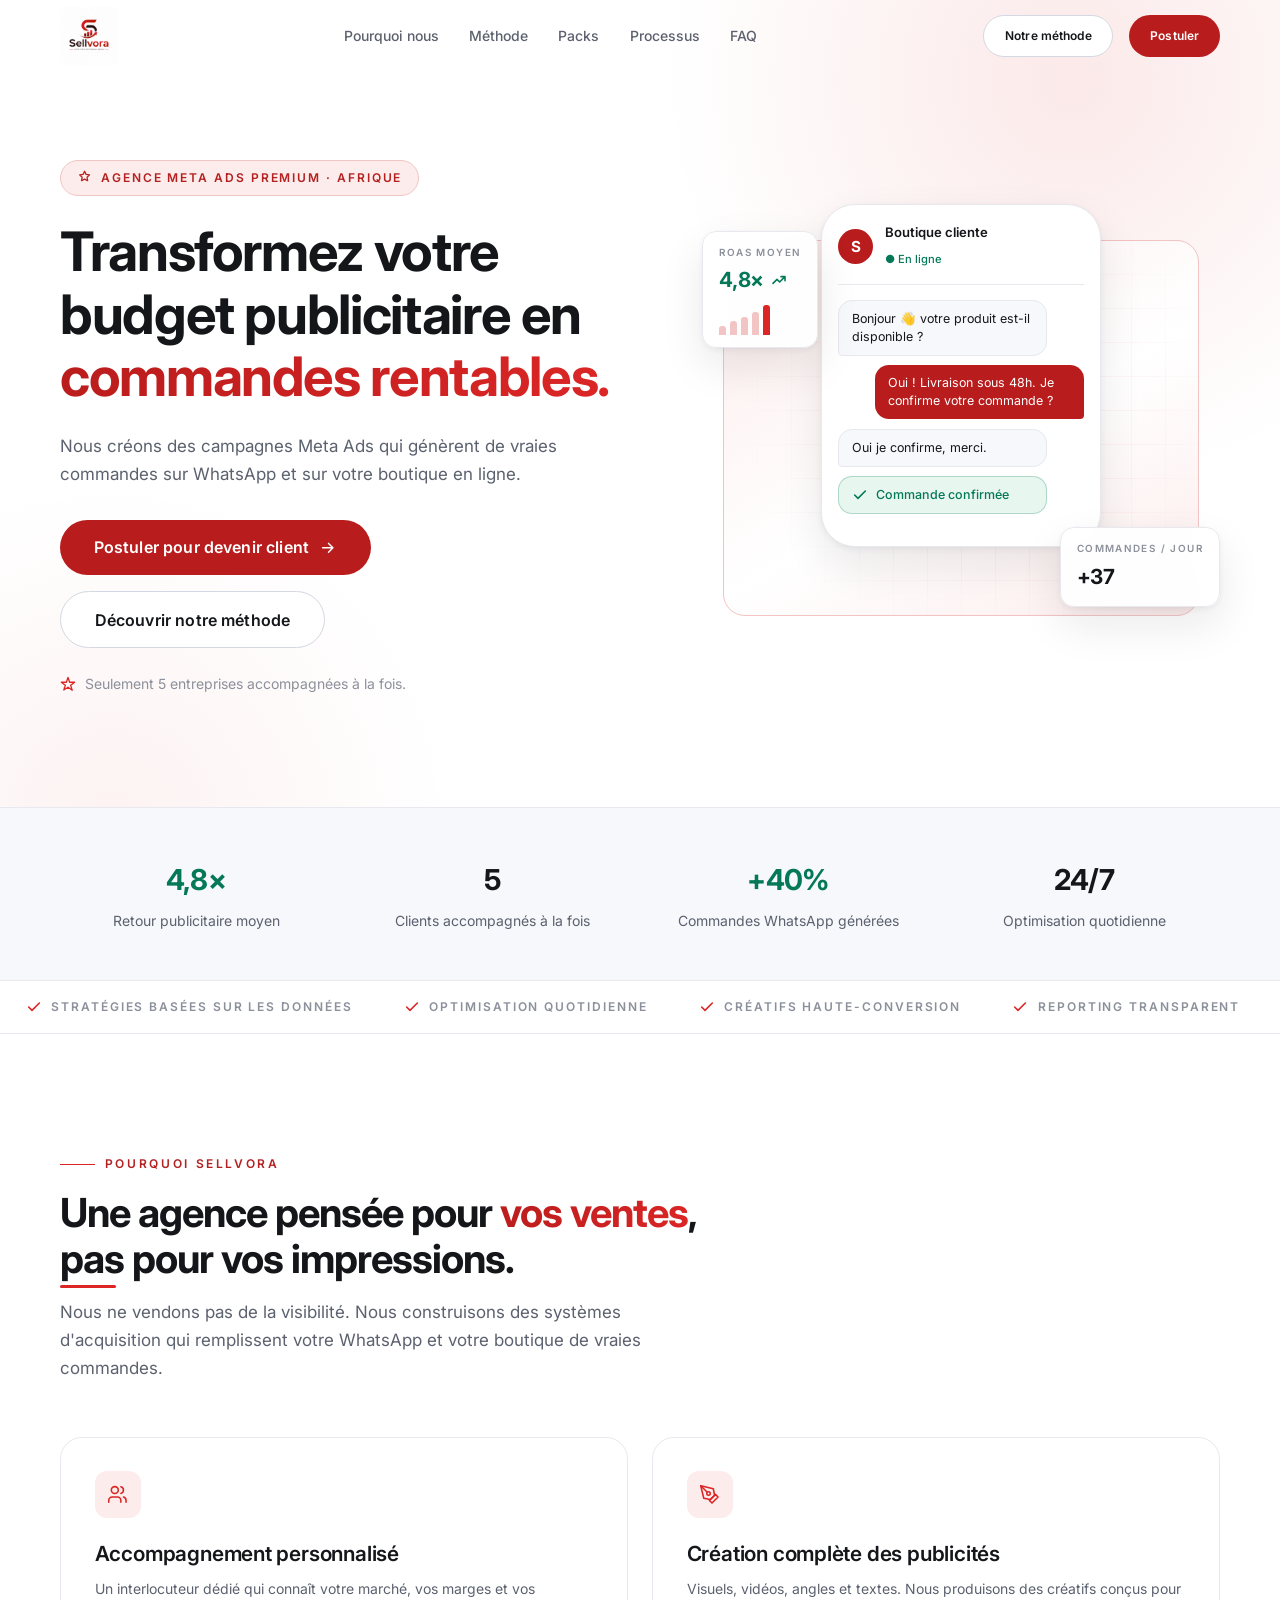
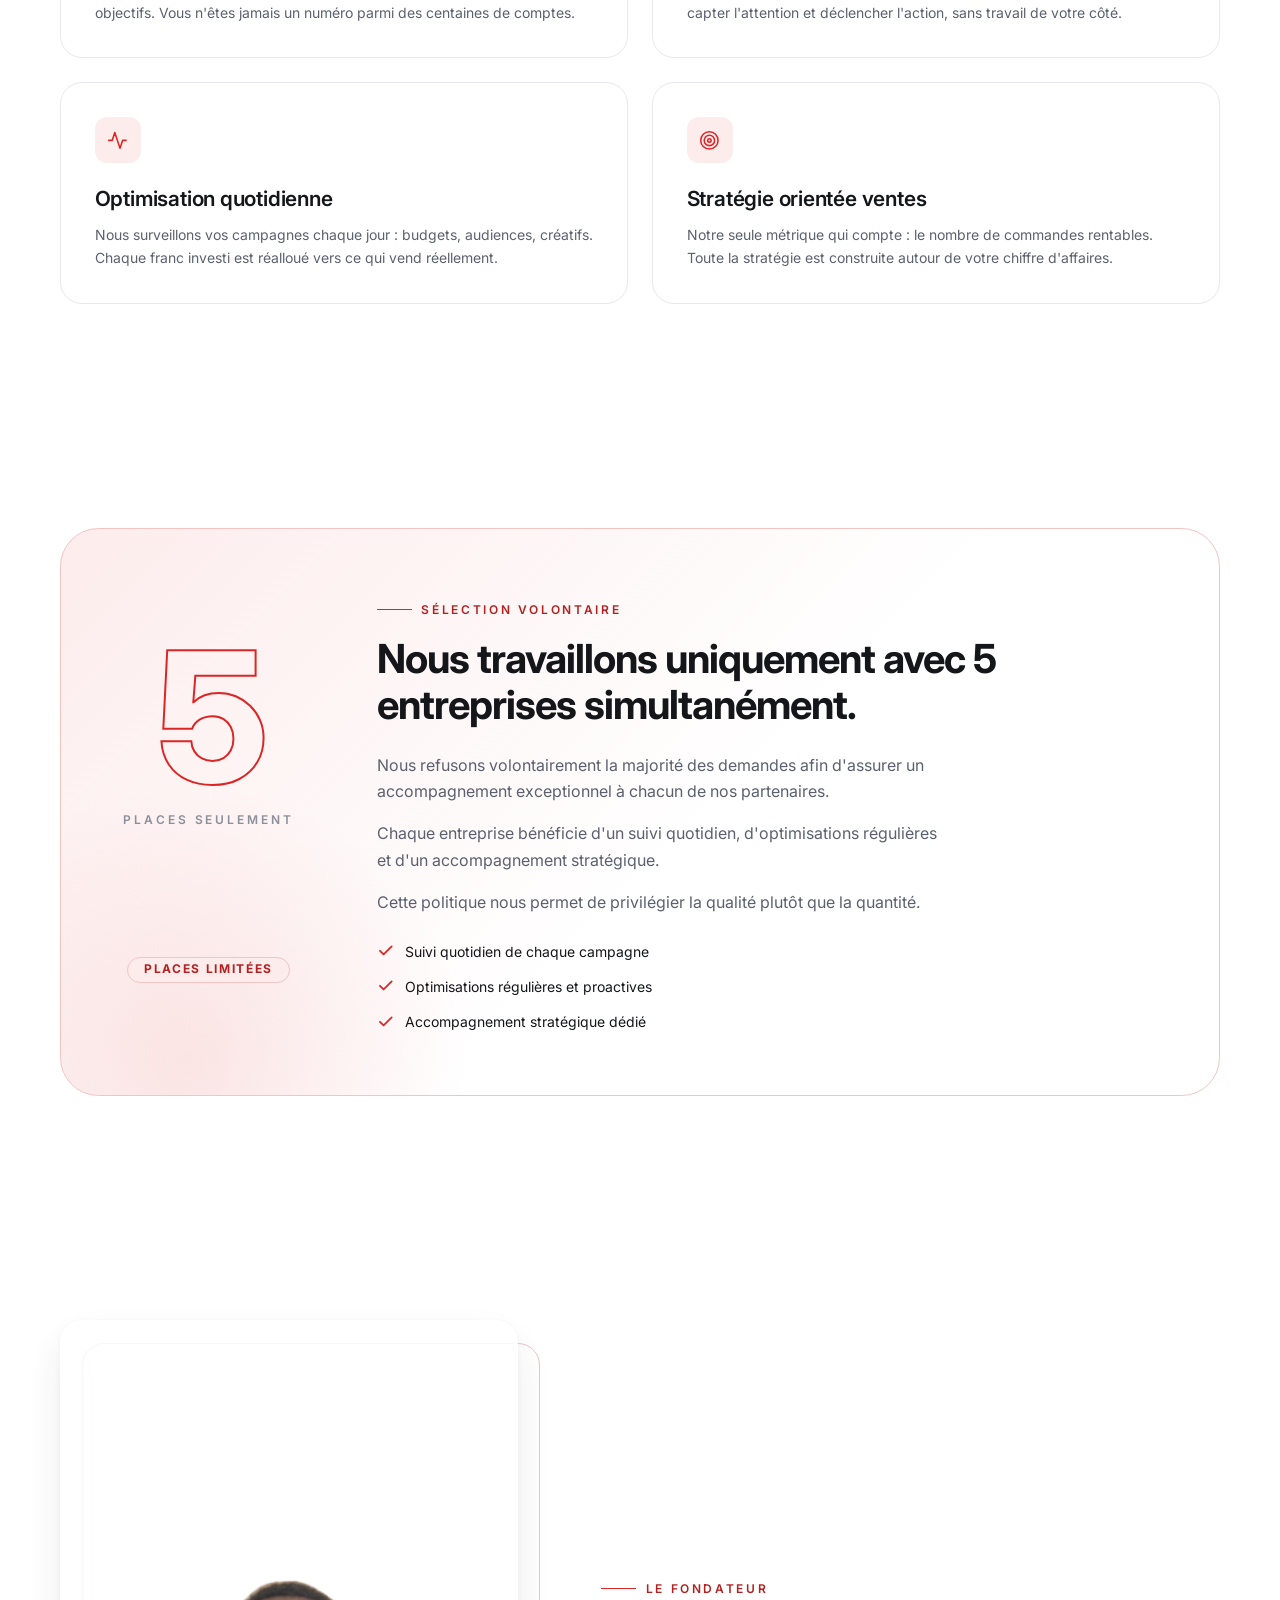
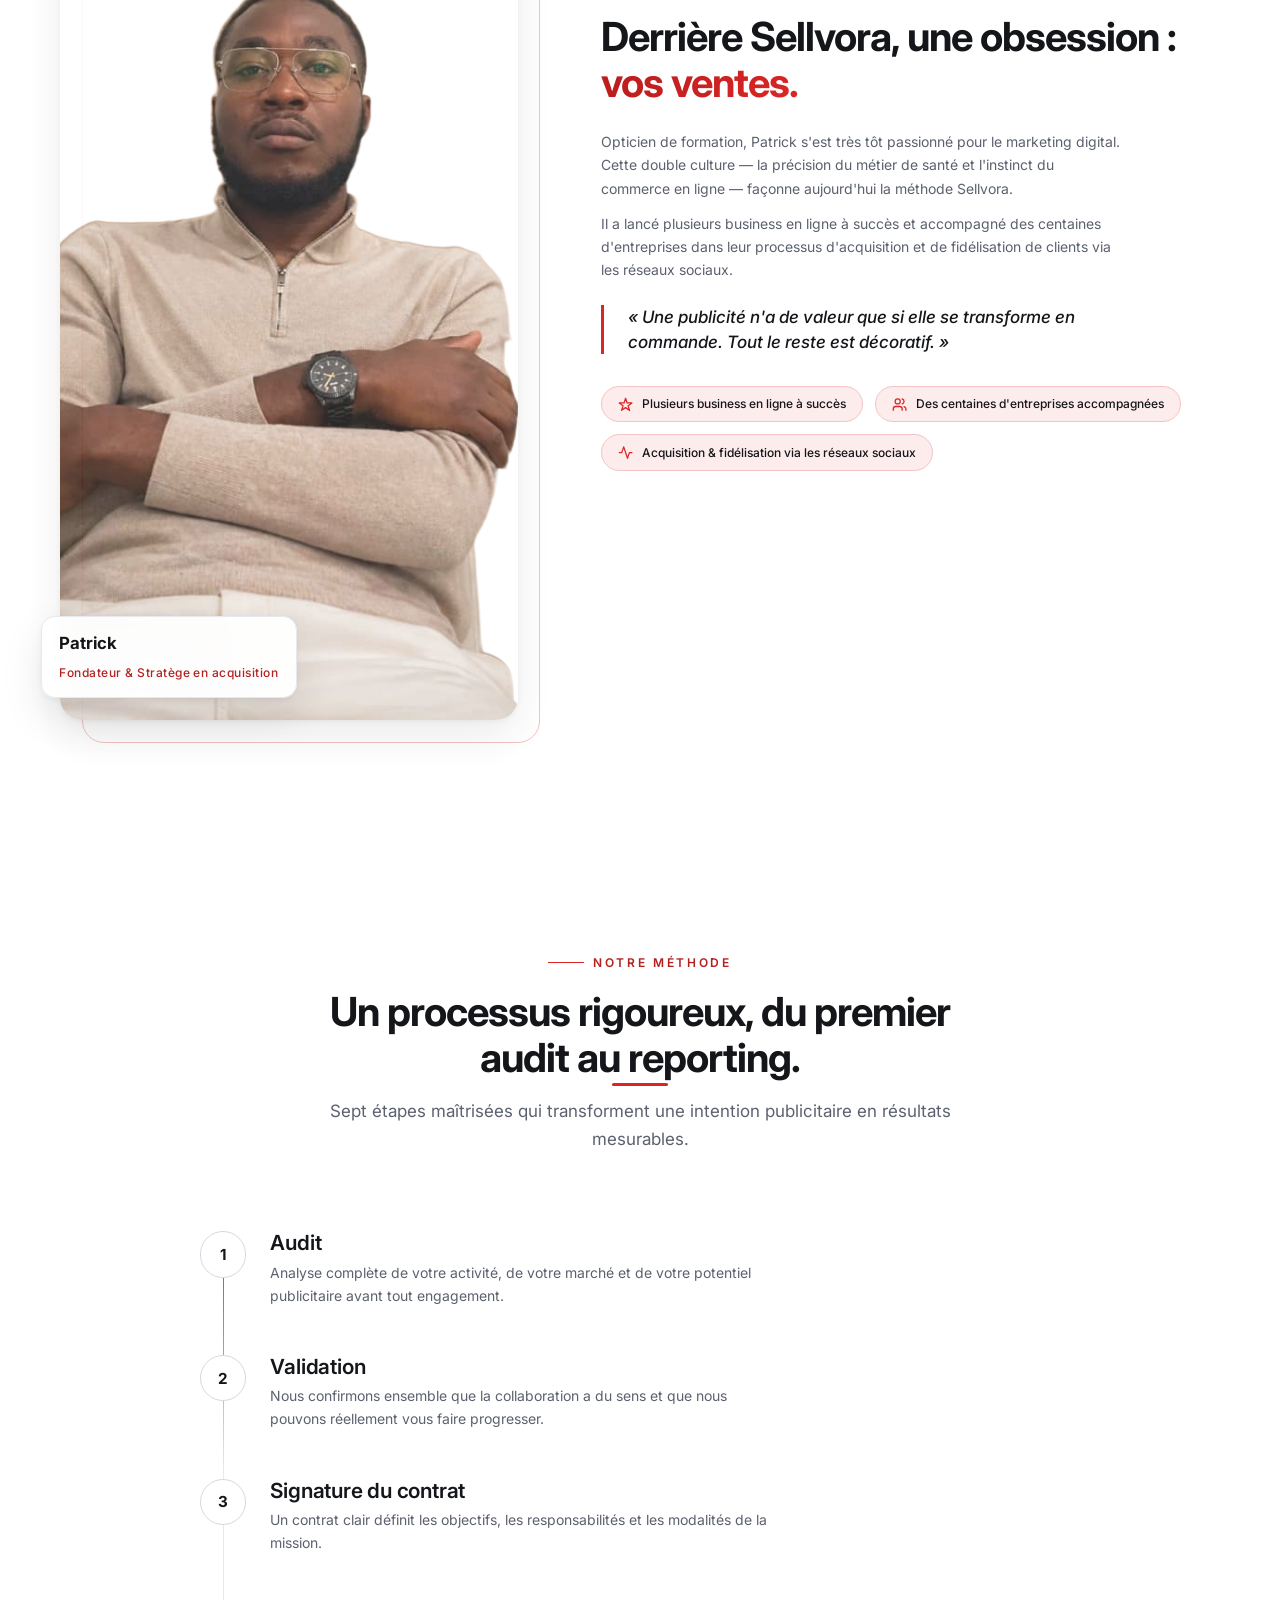
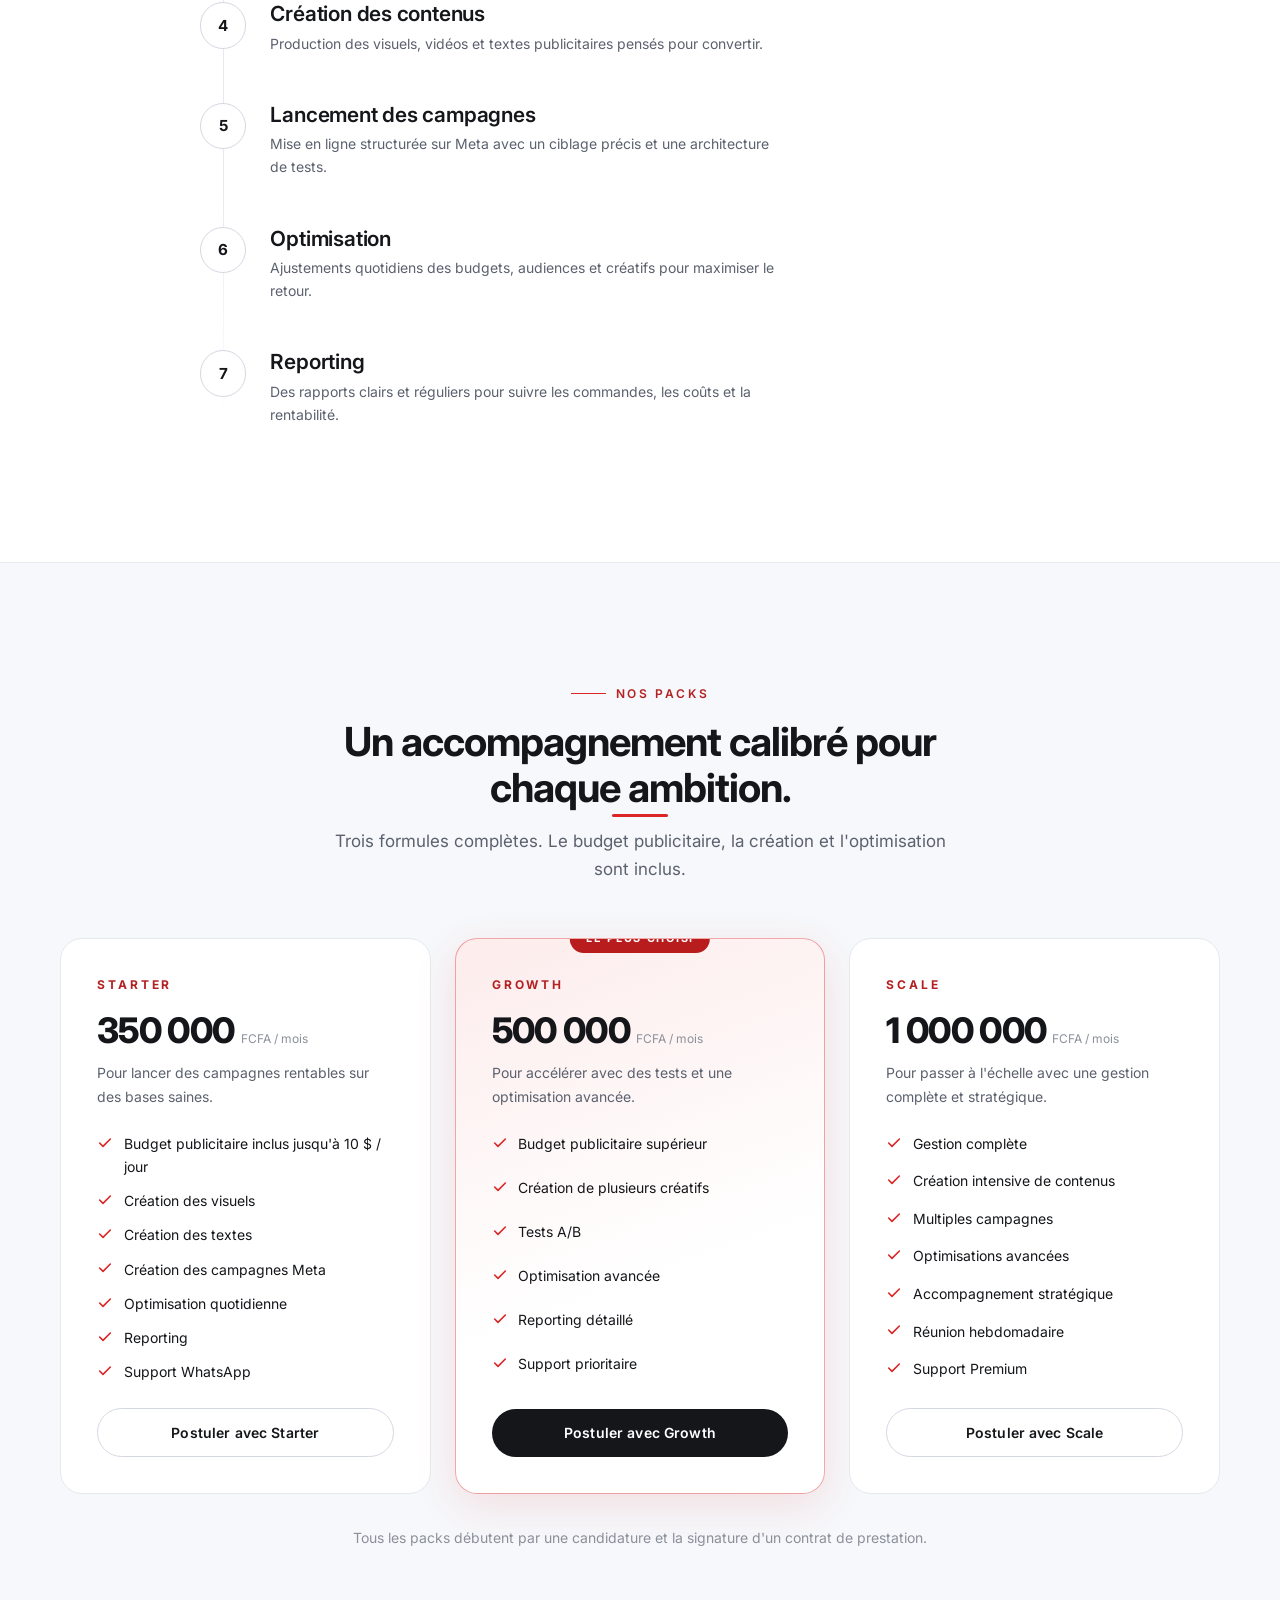
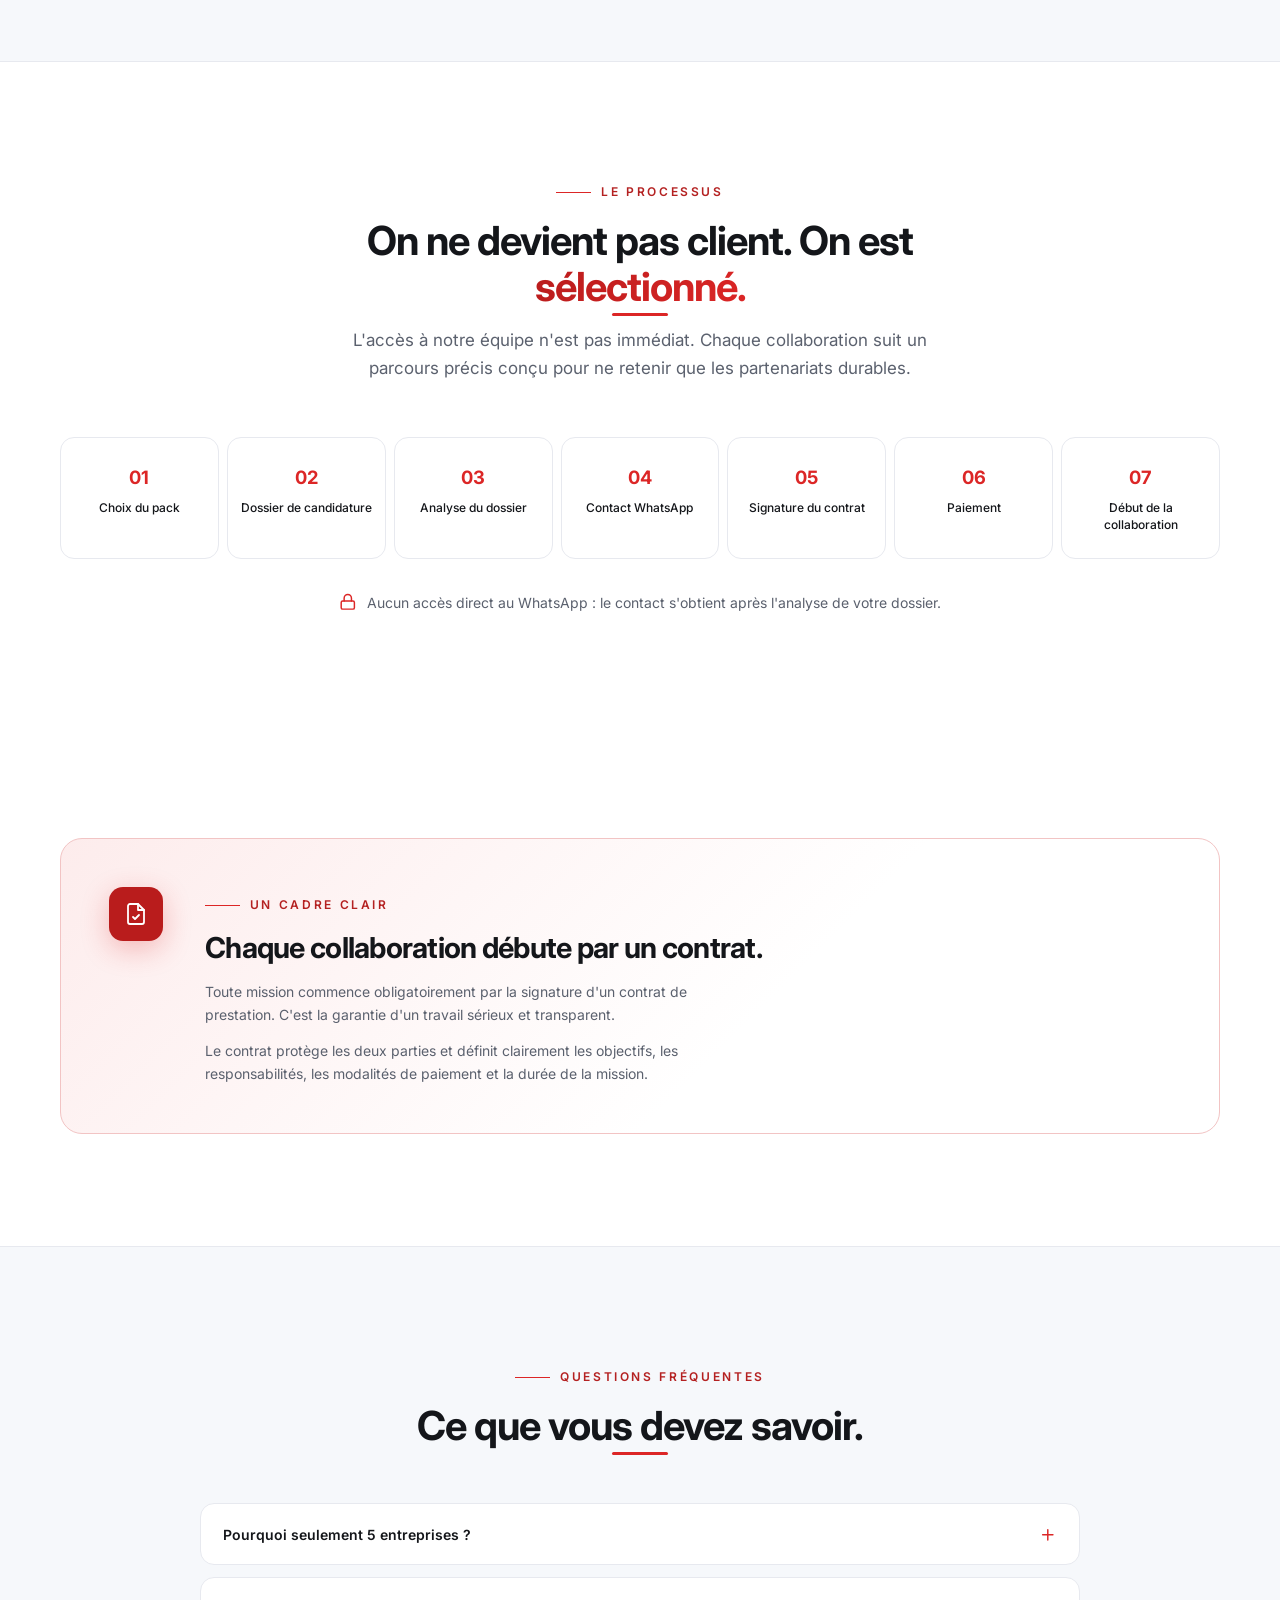
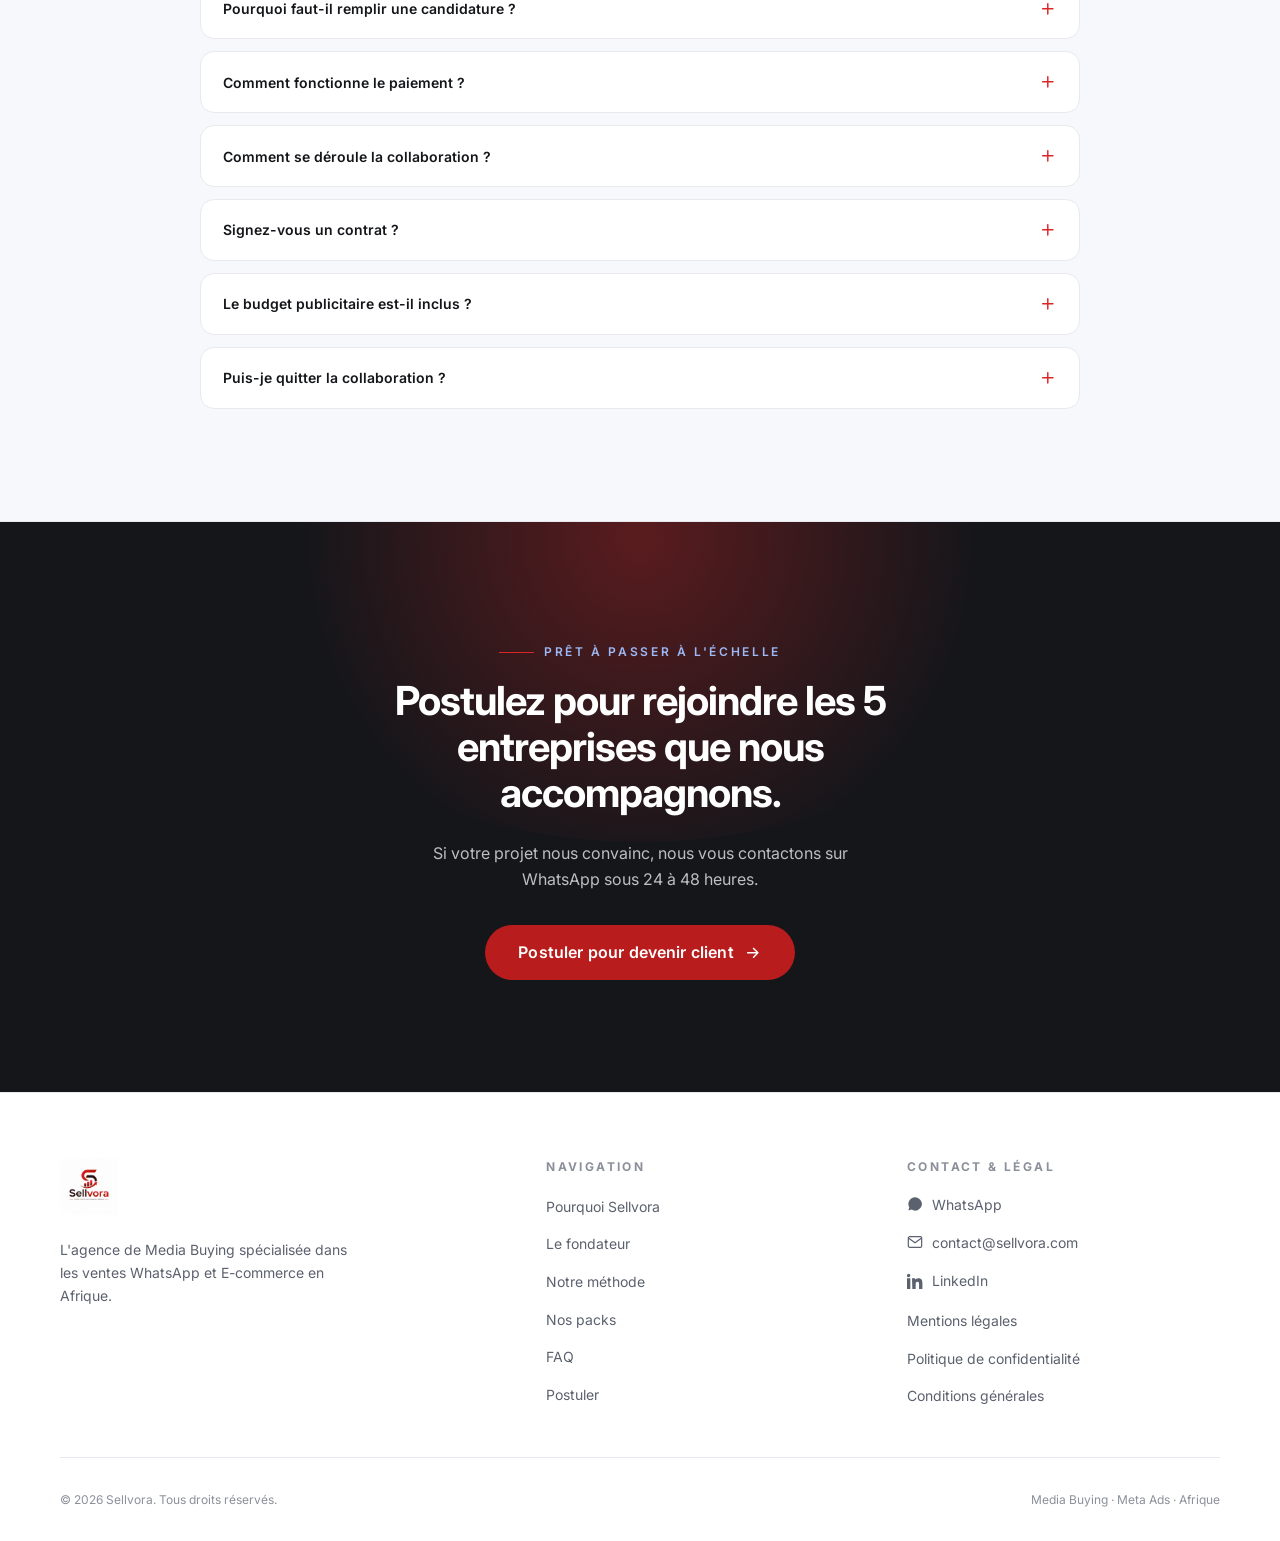
==== commit d734a45b: "feat: logo rouge, palette rouge/blanc/noir, envoi email candidatures, animations - Logo recolore en " ====
--- a/index.html
+++ b/index.html
@@ -6,6 +6,7 @@
   <title>Sellvora — Agence de Media Buying Meta Ads en Afrique</title>
   <meta name="description" content="Sellvora est une agence premium de Media Buying spécialisée dans les ventes WhatsApp et e-commerce en Afrique. Nous transformons votre budget publicitaire en commandes rentables grâce aux campagnes Meta Ads." />
   <meta name="theme-color" content="#ffffff" />
+  <link rel="icon" type="image/png" href="images/logo.png" />
   <link rel="canonical" href="https://sellvora.com/" />
 
   <!-- Open Graph -->
@@ -37,7 +38,7 @@
   <!-- ============ NAVIGATION ============ -->
   <header class="nav" id="nav">
     <div class="container nav__inner">
-      <a href="#top" class="nav__logo" aria-label="Sellvora — accueil">Sell<span>vora</span></a>
+      <a href="#top" class="nav__logo" aria-label="Sellvora — accueil"><img src="images/logo.png" alt="Sellvora" /></a>
 
       <nav class="nav__links" id="navLinks" aria-label="Navigation principale">
         <a href="#pourquoi">Pourquoi nous</a>
@@ -130,15 +131,15 @@
       <div class="container">
         <div class="stats__grid">
           <div class="stat reveal">
-            <div class="stat__value stat-positive">4,8×</div>
+            <div class="stat__value stat-positive" data-count="4.8" data-decimals="1" data-suffix="×">0×</div>
             <div class="stat__label">Retour publicitaire moyen</div>
           </div>
           <div class="stat reveal" style="--reveal-delay:.08s">
-            <div class="stat__value">5</div>
+            <div class="stat__value" data-count="5">0</div>
             <div class="stat__label">Clients accompagnés à la fois</div>
           </div>
           <div class="stat reveal" style="--reveal-delay:.16s">
-            <div class="stat__value stat-positive">+40%</div>
+            <div class="stat__value stat-positive" data-count="40" data-prefix="+" data-suffix="%">+0%</div>
             <div class="stat__label">Commandes WhatsApp générées</div>
           </div>
           <div class="stat reveal" style="--reveal-delay:.24s">
@@ -246,7 +247,7 @@
       <div class="container">
         <div class="founder__grid">
           <div class="founder__media reveal">
-            <img src="images/fondateur.jpg" alt="Patrick, fondateur de Sellvora" width="800" height="1000" loading="lazy" />
+            <img src="images/fondateur-detoure.png" alt="Patrick, fondateur de Sellvora" width="800" height="1000" loading="lazy" />
             <div class="founder__badge">
               <strong>Patrick</strong>
               <span>Fondateur &amp; Stratège en acquisition</span>
@@ -507,7 +508,7 @@
     <div class="container">
       <div class="footer__grid">
         <div class="footer__brand">
-          <a href="#top" class="nav__logo">Sell<span>vora</span></a>
+          <a href="#top" class="nav__logo"><img src="images/logo.png" alt="Sellvora" /></a>
           <p>L'agence de Media Buying spécialisée dans les ventes WhatsApp et E-commerce en Afrique.</p>
         </div>
         <div>
--- a/css/styles.css
+++ b/css/styles.css
@@ -13,11 +13,11 @@
   --paper-soft: #f6f8fb;        /* fond de section alternée */
   --surface: #ffffff;
   --surface-hover: #f6f8fb;
-  --blue: #2563eb;
-  --blue-deep: #1d4ed8;
-  --blue-soft: #eaf1fe;
-  --blue-line: #2456c9;         /* accent bleu lisible sur fond clair */
-  --blue-border: #c9d8f8;
+  --blue: #dc2626;              /* accent principal — rouge */
+  --blue-deep: #b91c1c;
+  --blue-soft: #fdecec;
+  --blue-line: #b42121;         /* accent rouge lisible sur fond clair */
+  --blue-border: #f2c4c4;
   --green: #047857;             /* statistiques positives uniquement */
   --green-soft: #e8f6f0;
   --border: #e7e9ef;
@@ -55,7 +55,7 @@
   --radius-pill: 999px;
   --shadow-sm: 0 1px 2px rgba(20, 22, 26, 0.05), 0 4px 14px rgba(20, 22, 26, 0.05);
   --shadow-md: 0 2px 6px rgba(20, 22, 26, 0.06), 0 18px 44px rgba(20, 22, 26, 0.09);
-  --glow-blue: 0 8px 28px rgba(37, 99, 235, 0.28);
+  --glow-blue: 0 8px 28px rgba(220, 38, 38, 0.28);
   --ease: cubic-bezier(0.22, 1, 0.36, 1);
   --dur: 0.55s;
 }
@@ -187,8 +187,11 @@
   font-size: 1.3rem;
   font-weight: 800;
   letter-spacing: -0.03em;
+  display: inline-flex;
+  align-items: center;
 }
 .nav__logo span { color: var(--blue); }
+.nav__logo img { height: 3.6rem; width: auto; }
 .nav__links { display: flex; align-items: center; gap: clamp(1rem, 2vw, 2.2rem); }
 .nav__links a {
   font-size: var(--text-sm);
@@ -247,7 +250,7 @@
   width: 58rem;
   height: 58rem;
   border-radius: 50%;
-  background: radial-gradient(circle, rgba(37, 99, 235, 0.1), transparent 62%);
+  background: radial-gradient(circle, rgba(220, 38, 38, 0.1), transparent 62%);
   pointer-events: none;
 }
 .hero::after {
@@ -258,7 +261,7 @@
   width: 50rem;
   height: 50rem;
   border-radius: 50%;
-  background: radial-gradient(circle, rgba(37, 99, 235, 0.06), transparent 60%);
+  background: radial-gradient(circle, rgba(220, 38, 38, 0.06), transparent 60%);
   pointer-events: none;
 }
 .hero__grid {
@@ -318,8 +321,8 @@
   position: absolute;
   inset: 8% 4%;
   border-radius: var(--radius-lg);
-  background-image: linear-gradient(rgba(37, 99, 235, 0.06) 1px, transparent 1px),
-    linear-gradient(90deg, rgba(37, 99, 235, 0.06) 1px, transparent 1px);
+  background-image: linear-gradient(rgba(220, 38, 38, 0.06) 1px, transparent 1px),
+    linear-gradient(90deg, rgba(220, 38, 38, 0.06) 1px, transparent 1px);
   background-size: 34px 34px;
   mask-image: radial-gradient(circle at 55% 45%, #000 30%, transparent 75%);
   -webkit-mask-image: radial-gradient(circle at 55% 45%, #000 30%, transparent 75%);
@@ -546,7 +549,7 @@
   width: 40rem;
   height: 40rem;
   border-radius: 50%;
-  background: radial-gradient(circle, rgba(37, 99, 235, 0.1), transparent 62%);
+  background: radial-gradient(circle, rgba(220, 38, 38, 0.1), transparent 62%);
   pointer-events: none;
 }
 .exclusive__grid {
@@ -628,6 +631,8 @@
   object-fit: cover;
   border-radius: var(--radius-lg);
   box-shadow: var(--shadow-md);
+  background: #fff;
+  opacity: 0.85;
 }
 .founder__badge {
   position: absolute;
@@ -744,8 +749,8 @@
 .pack--featured {
   position: relative;
   background: linear-gradient(160deg, var(--blue-soft), #ffffff 60%);
-  border-color: rgba(37, 99, 235, 0.4);
-  box-shadow: 0 12px 44px rgba(37, 99, 235, 0.12);
+  border-color: rgba(220, 38, 38, 0.4);
+  box-shadow: 0 12px 44px rgba(220, 38, 38, 0.12);
 }
 .pack--featured:hover { box-shadow: var(--glow-blue); border-color: var(--blue); }
 .pack__badge {
@@ -907,7 +912,7 @@
   width: 54rem;
   height: 38rem;
   border-radius: 50%;
-  background: radial-gradient(circle, rgba(37, 99, 235, 0.35), transparent 65%);
+  background: radial-gradient(circle, rgba(220, 38, 38, 0.35), transparent 65%);
   pointer-events: none;
 }
 .cta-final .container { position: relative; }
@@ -964,7 +969,7 @@
   width: 48rem;
   height: 48rem;
   border-radius: 50%;
-  background: radial-gradient(circle, rgba(37, 99, 235, 0.07), transparent 62%);
+  background: radial-gradient(circle, rgba(220, 38, 38, 0.07), transparent 62%);
   pointer-events: none;
 }
 .apply-hero { position: relative; padding-top: clamp(7rem, 5.5rem + 4vw, 9rem); padding-bottom: var(--space-8); text-align: center; }
@@ -1051,7 +1056,7 @@
   outline: none;
   border-color: var(--blue);
   background: #fff;
-  box-shadow: 0 0 0 4px rgba(37, 99, 235, 0.12);
+  box-shadow: 0 0 0 4px rgba(220, 38, 38, 0.12);
 }
 .field.has-error input,
 .field.has-error select,
@@ -1099,6 +1104,11 @@
 .choice:has(input:checked) { border-color: var(--blue); background: var(--blue-soft); }
 .choice input:focus-visible + i { outline: 3px solid var(--blue); outline-offset: 2px; }
 
+.choice--pack span { display: flex; flex-direction: column; gap: 0.15rem; }
+.choice--pack strong { font-weight: 700; }
+.choice--pack em { font-style: normal; font-size: var(--text-xs); color: var(--ink-faint); }
+.pack-choices .error { display: none; }
+
 .char-count { font-size: var(--text-xs); color: var(--ink-faint); text-align: right; margin-top: 0.3rem; }
 .char-count.is-ok { color: var(--green); }
 
@@ -1138,6 +1148,82 @@
 .legal-page p, .legal-page li { color: var(--ink-soft); max-width: 70ch; font-size: var(--text-sm); }
 .legal-page p + p { margin-top: var(--space-3); }
 .legal-page ul { list-style: disc; padding-left: 1.4rem; display: grid; gap: 0.4rem; margin-block: var(--space-3); }
+
+/* ---------- Barre de progression ---------- */
+.scroll-progress {
+  position: fixed;
+  top: 0;
+  left: 0;
+  width: 100%;
+  height: 3px;
+  background: linear-gradient(90deg, var(--blue-deep), var(--blue));
+  transform: scaleX(0);
+  transform-origin: left;
+  z-index: 200;
+  pointer-events: none;
+}
+
+/* ---------- Effet brillance sur les cartes packs ---------- */
+.pack { position: relative; overflow: hidden; }
+.pack::before {
+  content: "";
+  position: absolute;
+  top: 0;
+  left: -80%;
+  width: 50%;
+  height: 100%;
+  background: linear-gradient(105deg, transparent, rgba(255, 255, 255, 0.55), transparent);
+  transform: skewX(-20deg);
+  transition: left 0.7s var(--ease);
+  pointer-events: none;
+}
+.pack:hover::before { left: 130%; }
+.pack--featured::before { background: linear-gradient(105deg, transparent, rgba(255, 255, 255, 0.75), transparent); }
+
+/* ---------- Pulsation du CTA principal hero ---------- */
+@keyframes ctaPulse {
+  0%, 100% { box-shadow: 0 0 0 0 rgba(220, 38, 38, 0.35); }
+  55% { box-shadow: 0 0 0 12px rgba(220, 38, 38, 0); }
+}
+.hero__actions .btn--primary { animation: ctaPulse 2.6s var(--ease) infinite; }
+.hero__actions .btn--primary:hover { animation: none; }
+
+/* ---------- Flottement doux du badge hero ---------- */
+@keyframes badgeFloat {
+  0%, 100% { transform: translateY(0); }
+  50% { transform: translateY(-4px); }
+}
+.hero__badge { animation: badgeFloat 4.5s ease-in-out infinite; }
+
+/* ---------- Icônes des features : rebond au survol ---------- */
+@keyframes iconPop {
+  0% { transform: scale(1); }
+  45% { transform: scale(1.18) rotate(-4deg); }
+  100% { transform: scale(1.08); }
+}
+.feature:hover .feature__icon { animation: iconPop 0.45s var(--ease) forwards; }
+
+/* ---------- Soulignement animé des titres de section ---------- */
+.section-head h2 {
+  position: relative;
+  display: inline-block;
+}
+.section-head h2::after {
+  content: "";
+  position: absolute;
+  left: 0;
+  bottom: -0.35rem;
+  width: 3.5rem;
+  height: 3px;
+  border-radius: 2px;
+  background: var(--blue);
+  transform: scaleX(0);
+  transform-origin: left;
+  transition: transform 0.7s var(--ease) 0.25s;
+}
+.section-head--center h2::after { left: 50%; margin-left: -1.75rem; transform-origin: center; }
+.reveal.is-visible h2::after,
+.section-head h2.is-visible::after { transform: scaleX(1); }
 
 /* ---------- Animations d'apparition ---------- */
 .reveal {
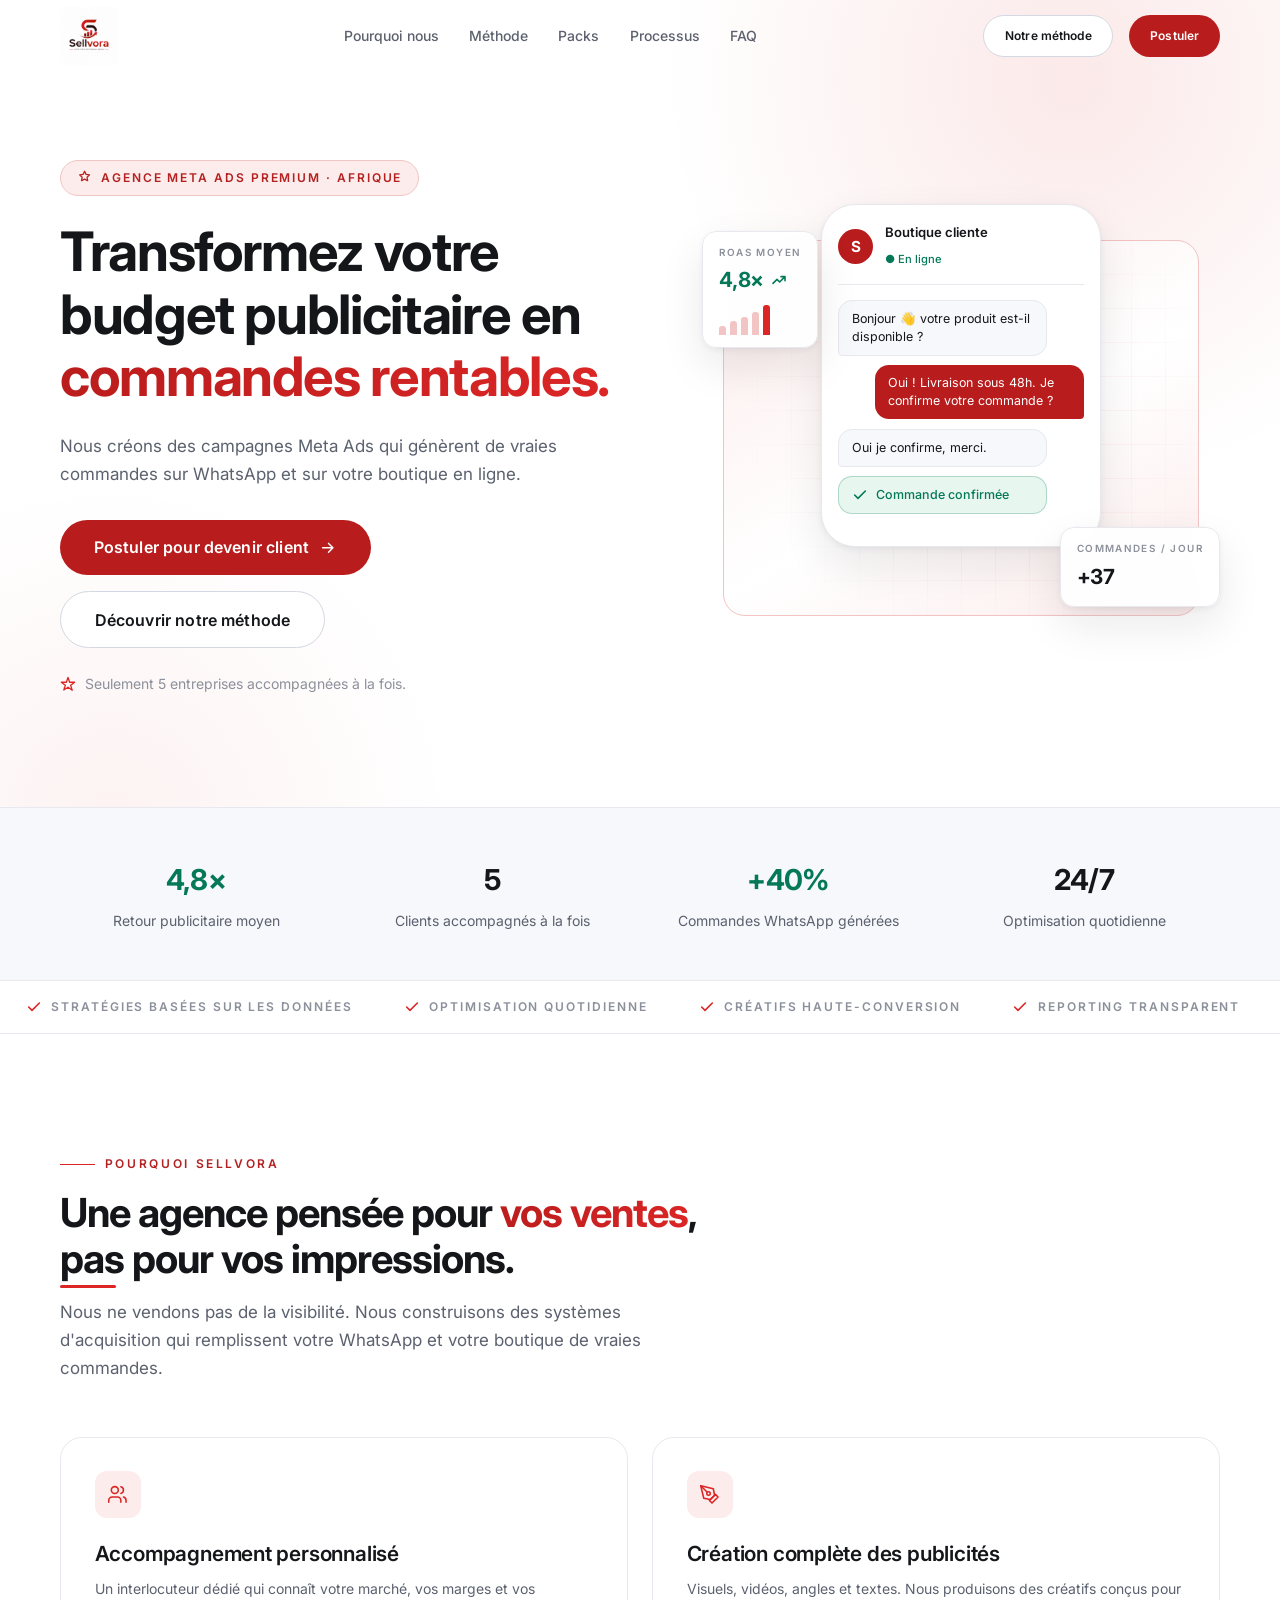
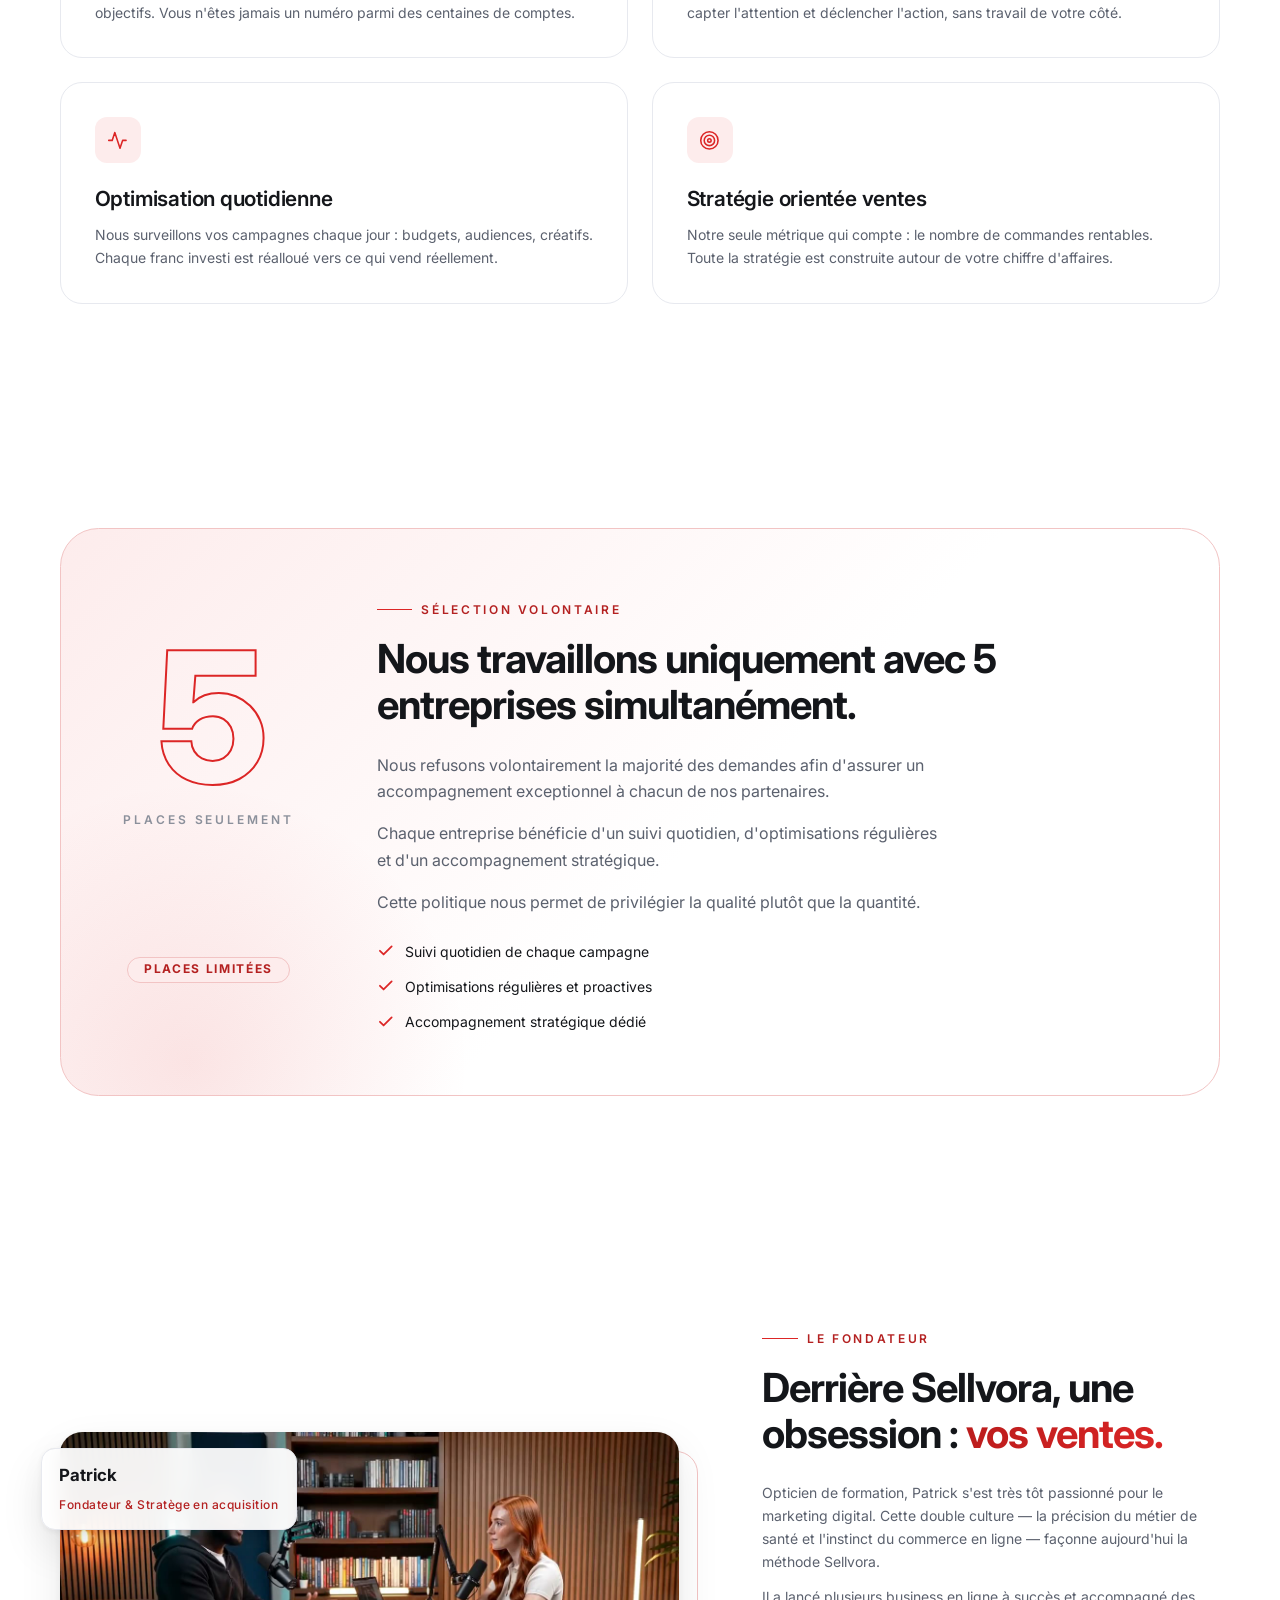
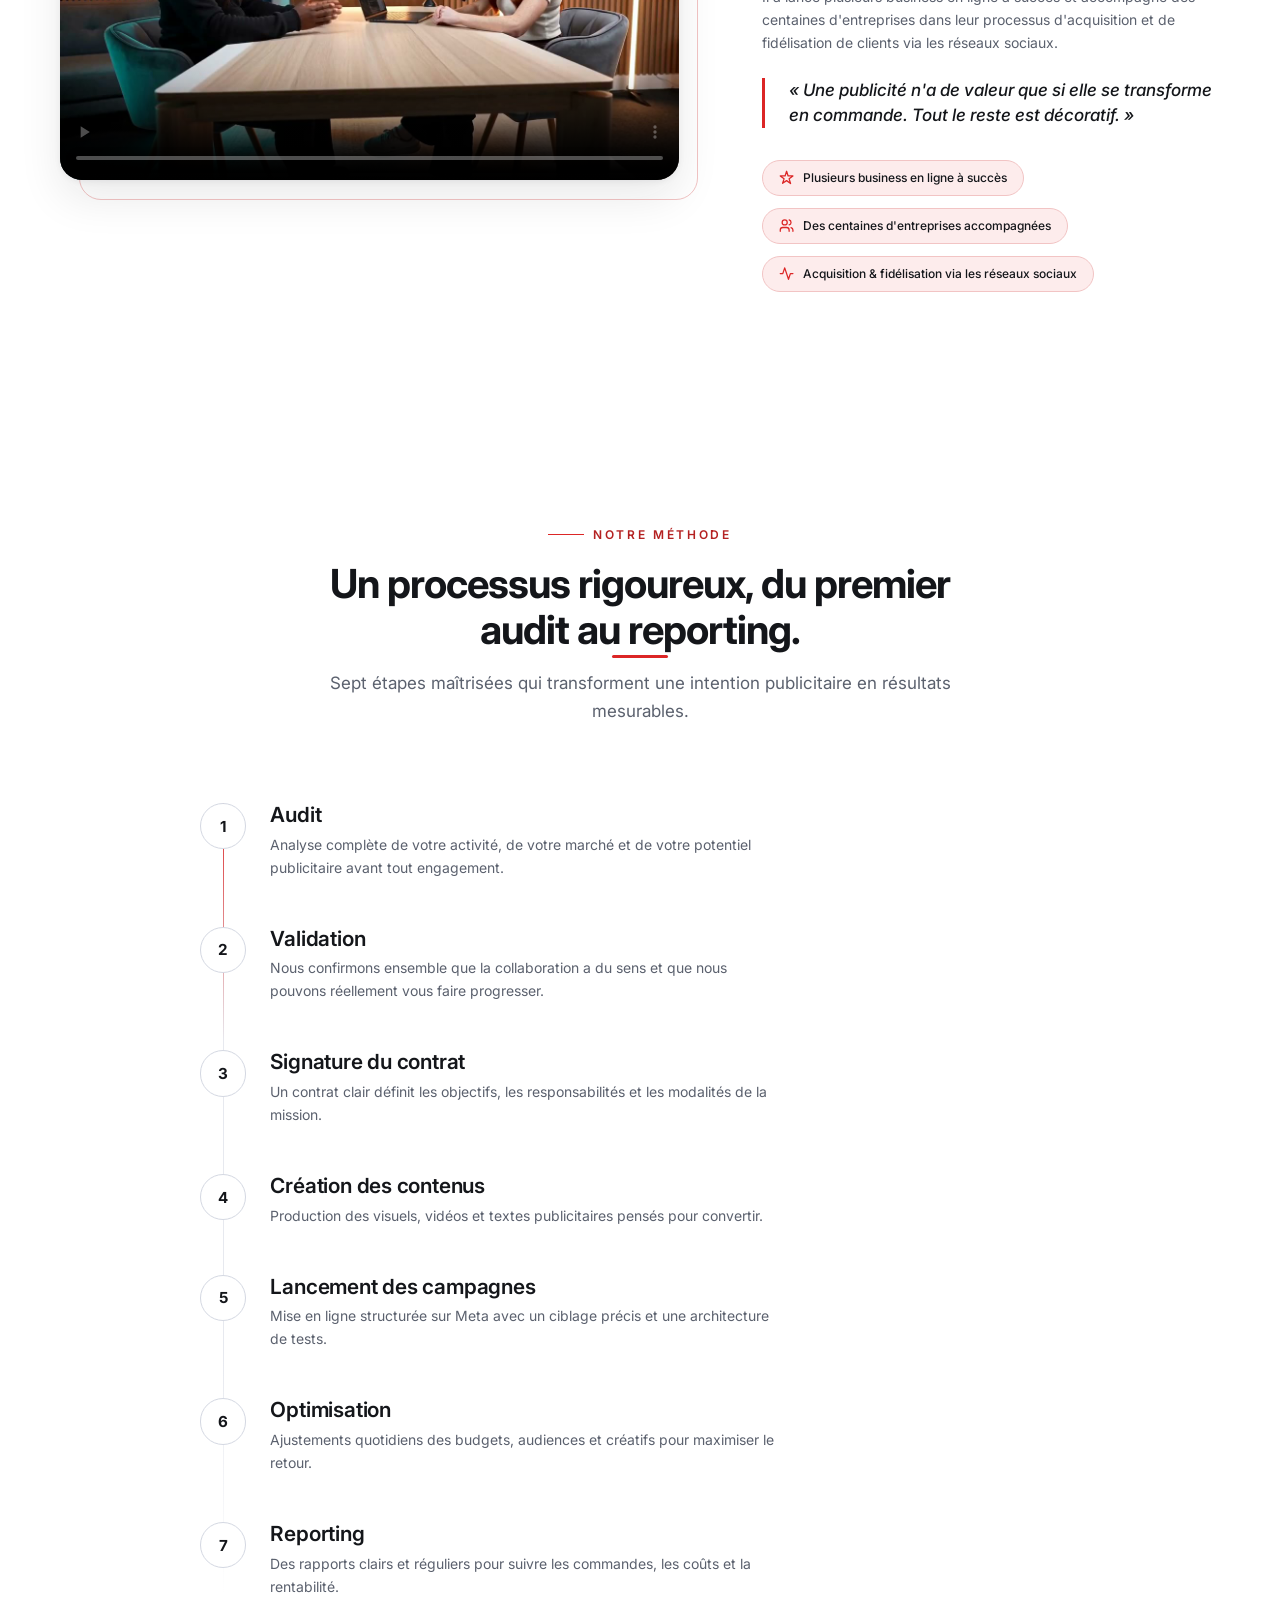
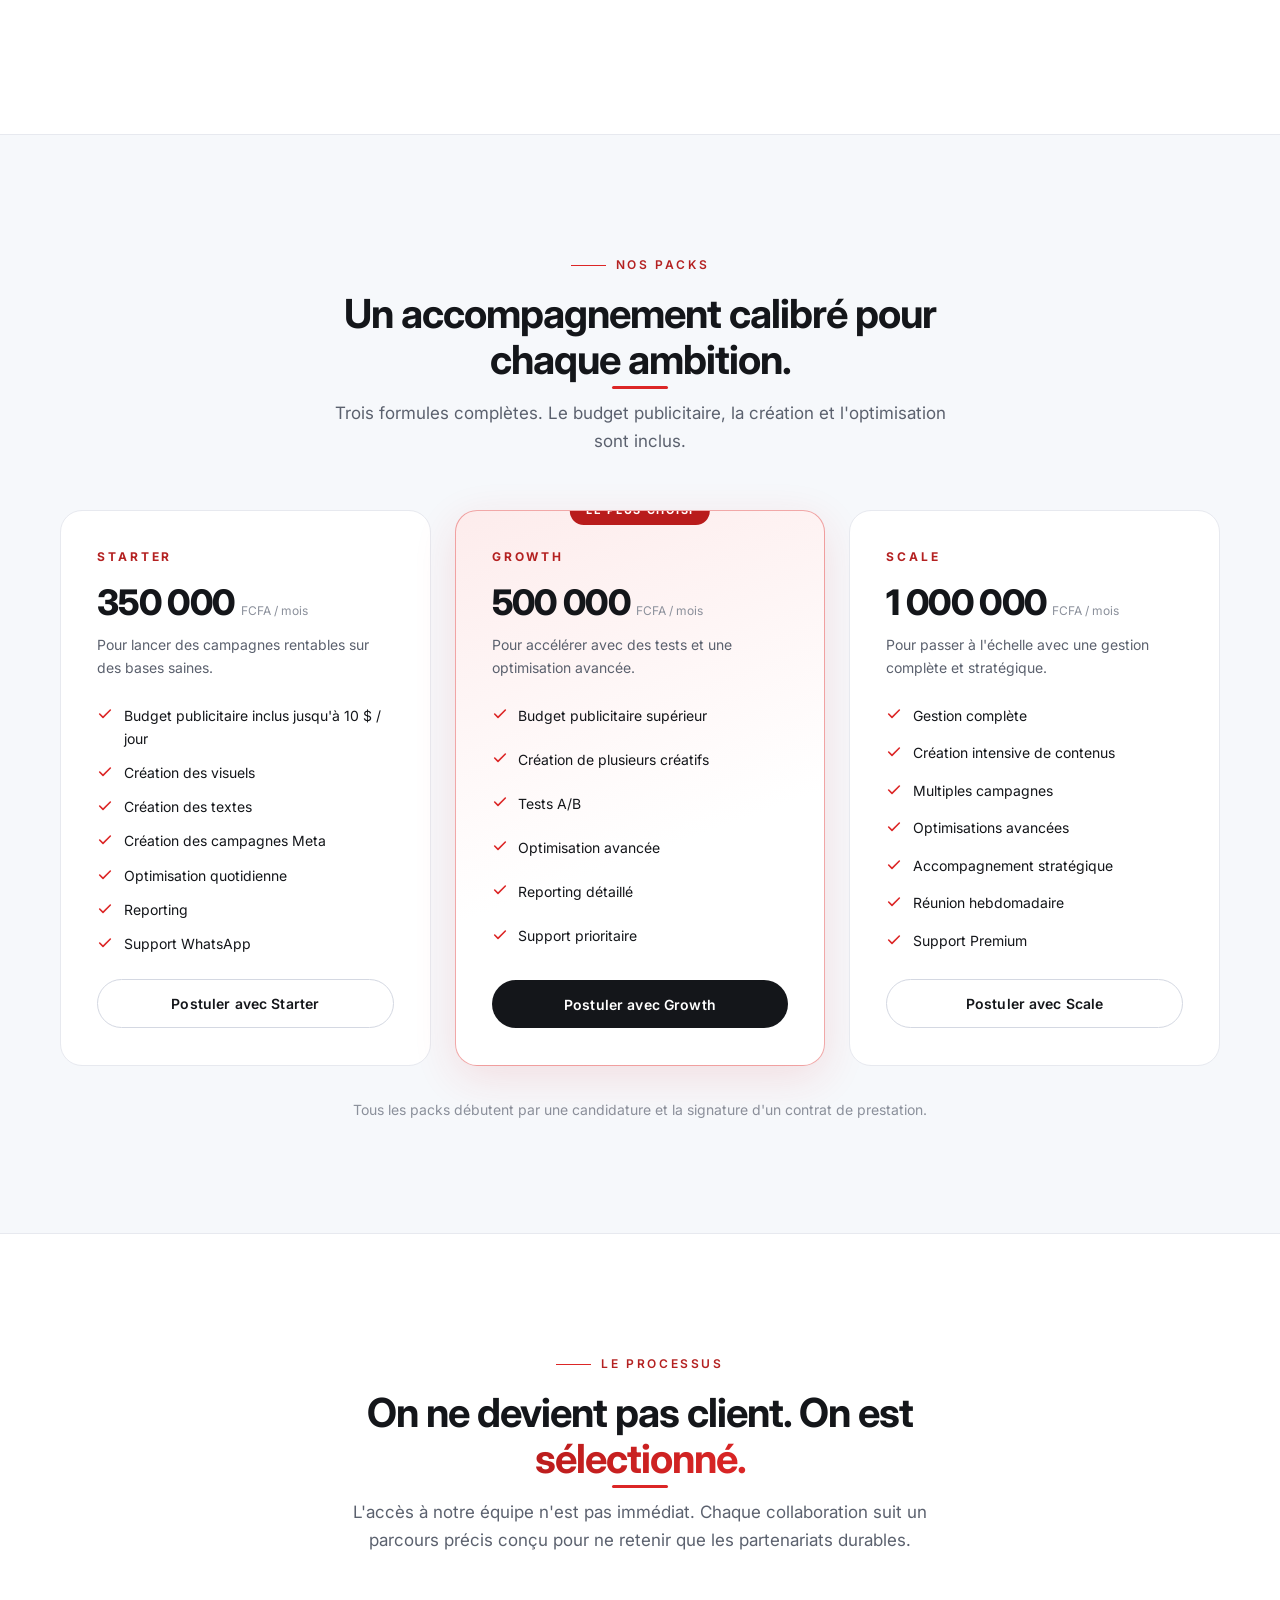
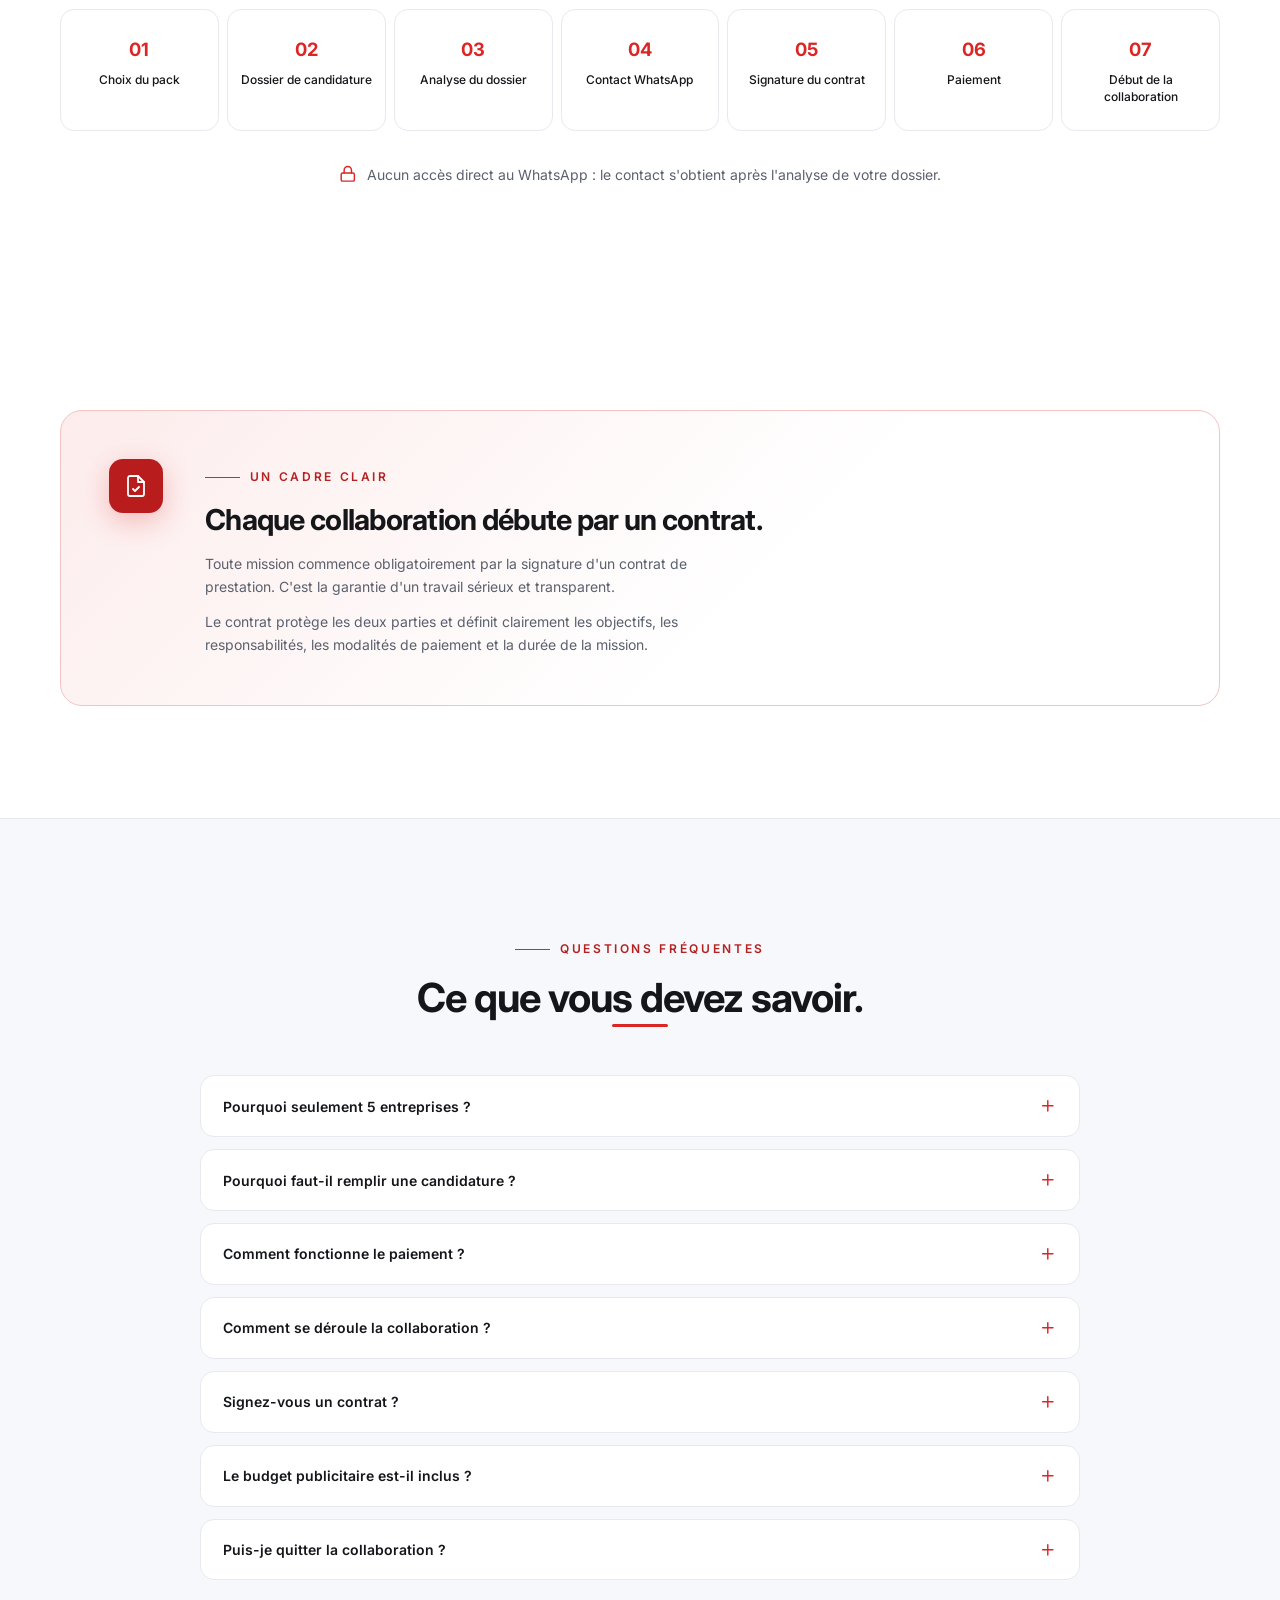
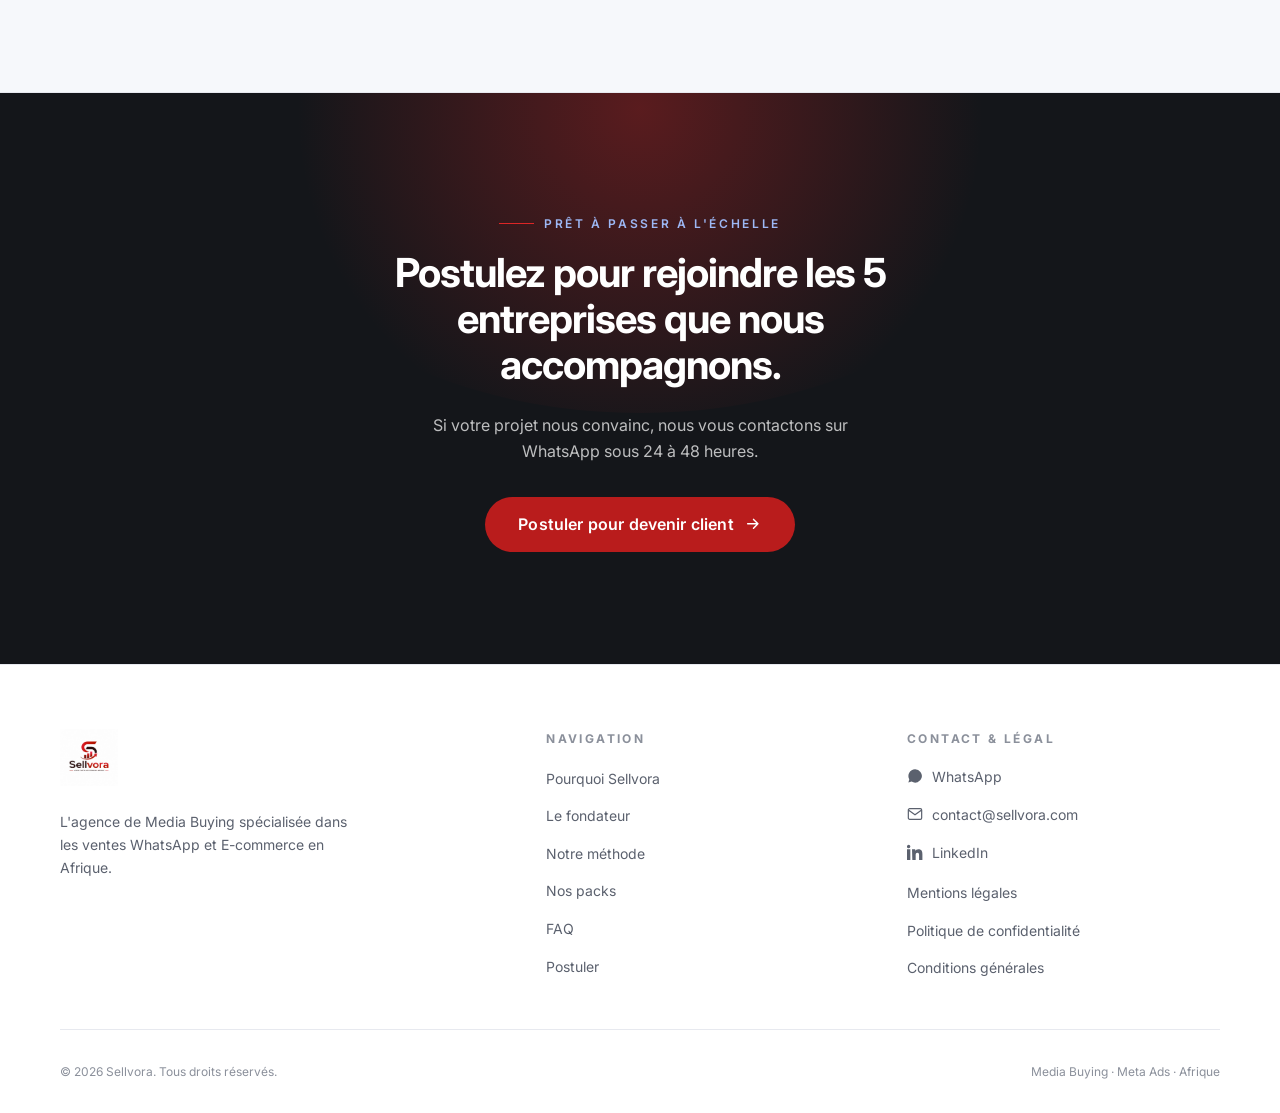
==== commit 0be0425a: "feat: video de presentation remplace la photo fondateur Video compressee 720p (31 Mo -> 7 Mo), poste" ====
--- a/index.html
+++ b/index.html
@@ -246,8 +246,8 @@
     <section class="section" id="fondateur">
       <div class="container">
         <div class="founder__grid">
-          <div class="founder__media reveal">
-            <img src="images/fondateur-detoure.png" alt="Patrick, fondateur de Sellvora" width="800" height="1000" loading="lazy" />
+          <div class="founder__media founder__media--video reveal">
+            <video src="videos/presentation.mp4" poster="images/presentation-poster.jpg" controls preload="metadata" playsinline aria-label="Présentation vidéo : transformer vos publicités en moteur de croissance"></video>
             <div class="founder__badge">
               <strong>Patrick</strong>
               <span>Fondateur &amp; Stratège en acquisition</span>
--- a/css/styles.css
+++ b/css/styles.css
@@ -634,6 +634,21 @@
   background: #fff;
   opacity: 0.85;
 }
+.founder__media video {
+  position: relative;
+  z-index: 1;
+  width: 100%;
+  aspect-ratio: 16 / 9;
+  object-fit: cover;
+  border-radius: var(--radius-lg);
+  box-shadow: var(--shadow-md);
+  background: #000;
+  display: block;
+}
+.founder__grid:has(.founder__media--video) { grid-template-columns: 1.15fr 0.85fr; }
+.founder__media--video::before { inset: 1.2rem -1.2rem -1.2rem 1.2rem; }
+.founder__media--video .founder__badge { bottom: auto; top: 1rem; left: -1.2rem; }
+
 .founder__badge {
   position: absolute;
   z-index: 2;
@@ -1256,7 +1271,9 @@
   .exclusive__grid { grid-template-columns: 1fr; }
   .exclusive__number { display: flex; flex-direction: column; align-items: flex-start; text-align: left; }
   .founder__grid { grid-template-columns: 1fr; }
+  .founder__grid:has(.founder__media--video) { grid-template-columns: 1fr; }
   .founder__media { max-width: 400px; margin-inline: auto; }
+  .founder__media--video { max-width: 100%; }
   .footer__grid { grid-template-columns: 1fr 1fr; }
 }
 
